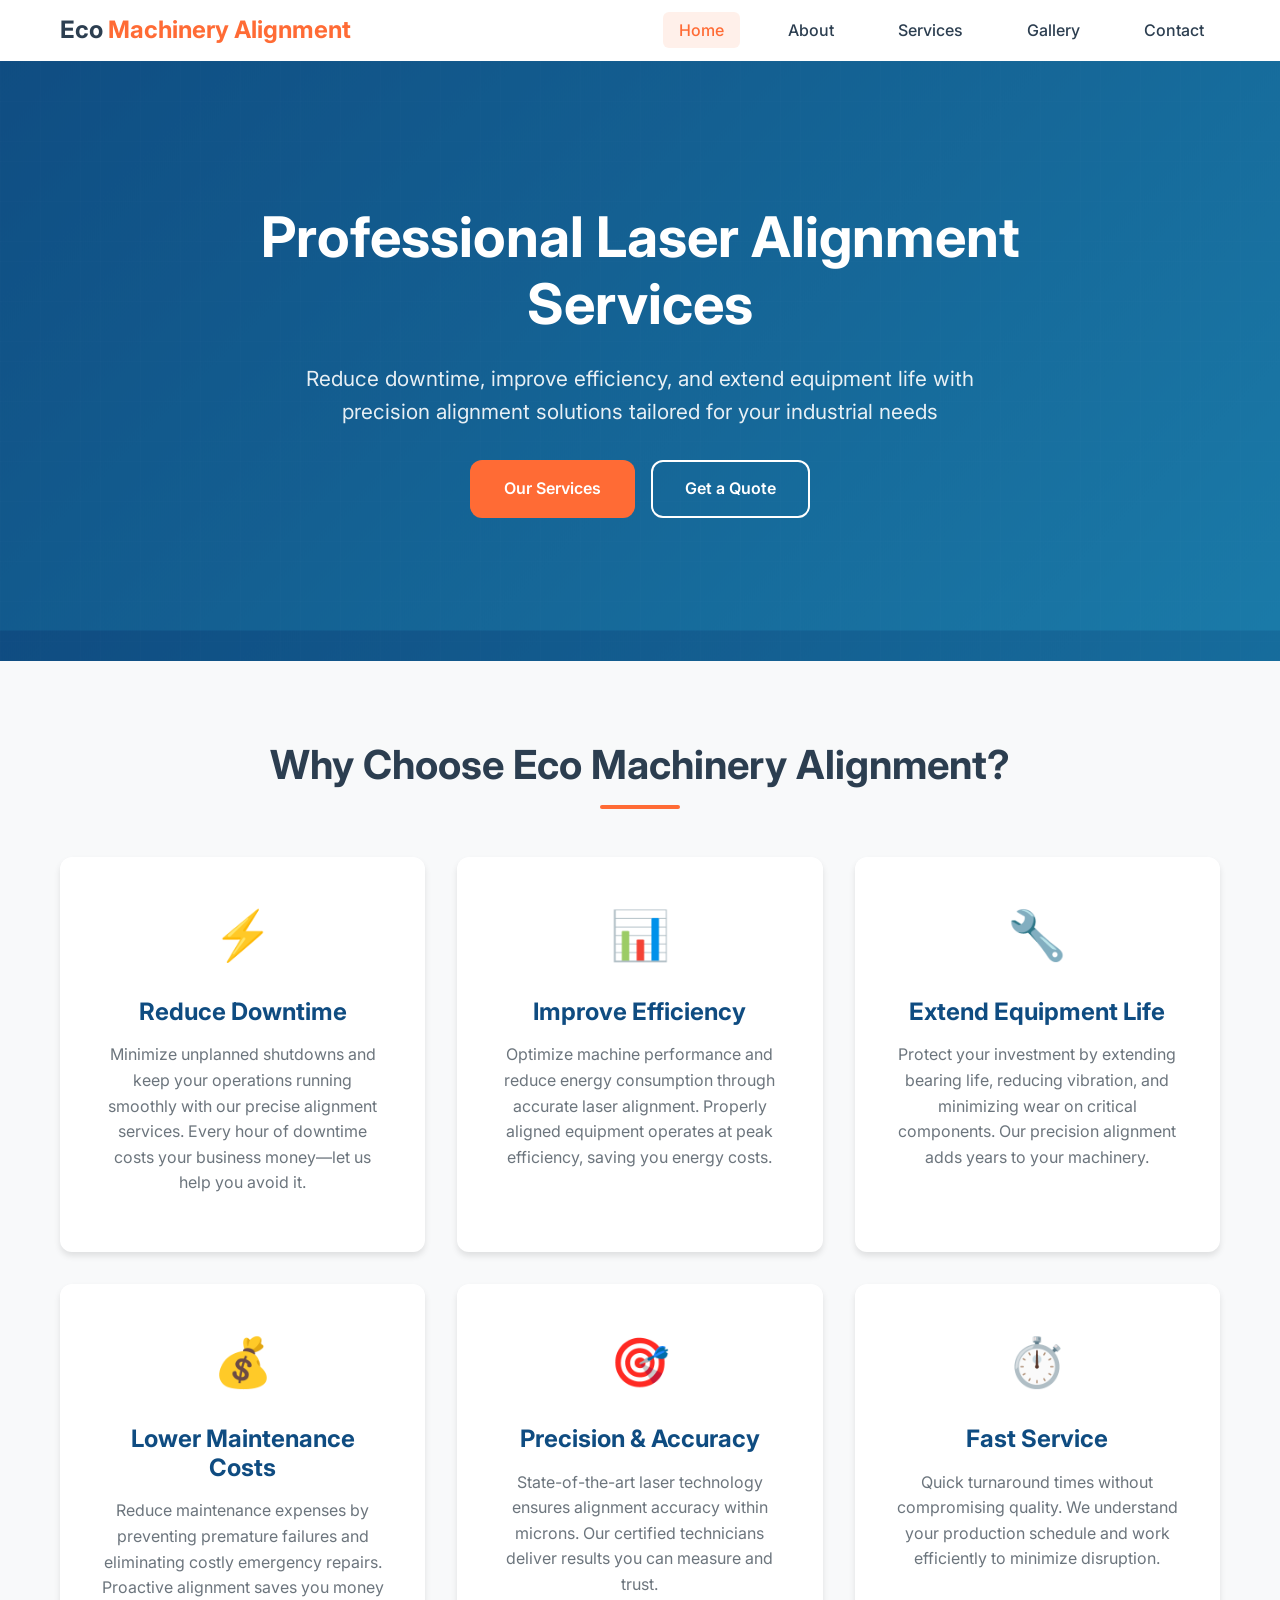
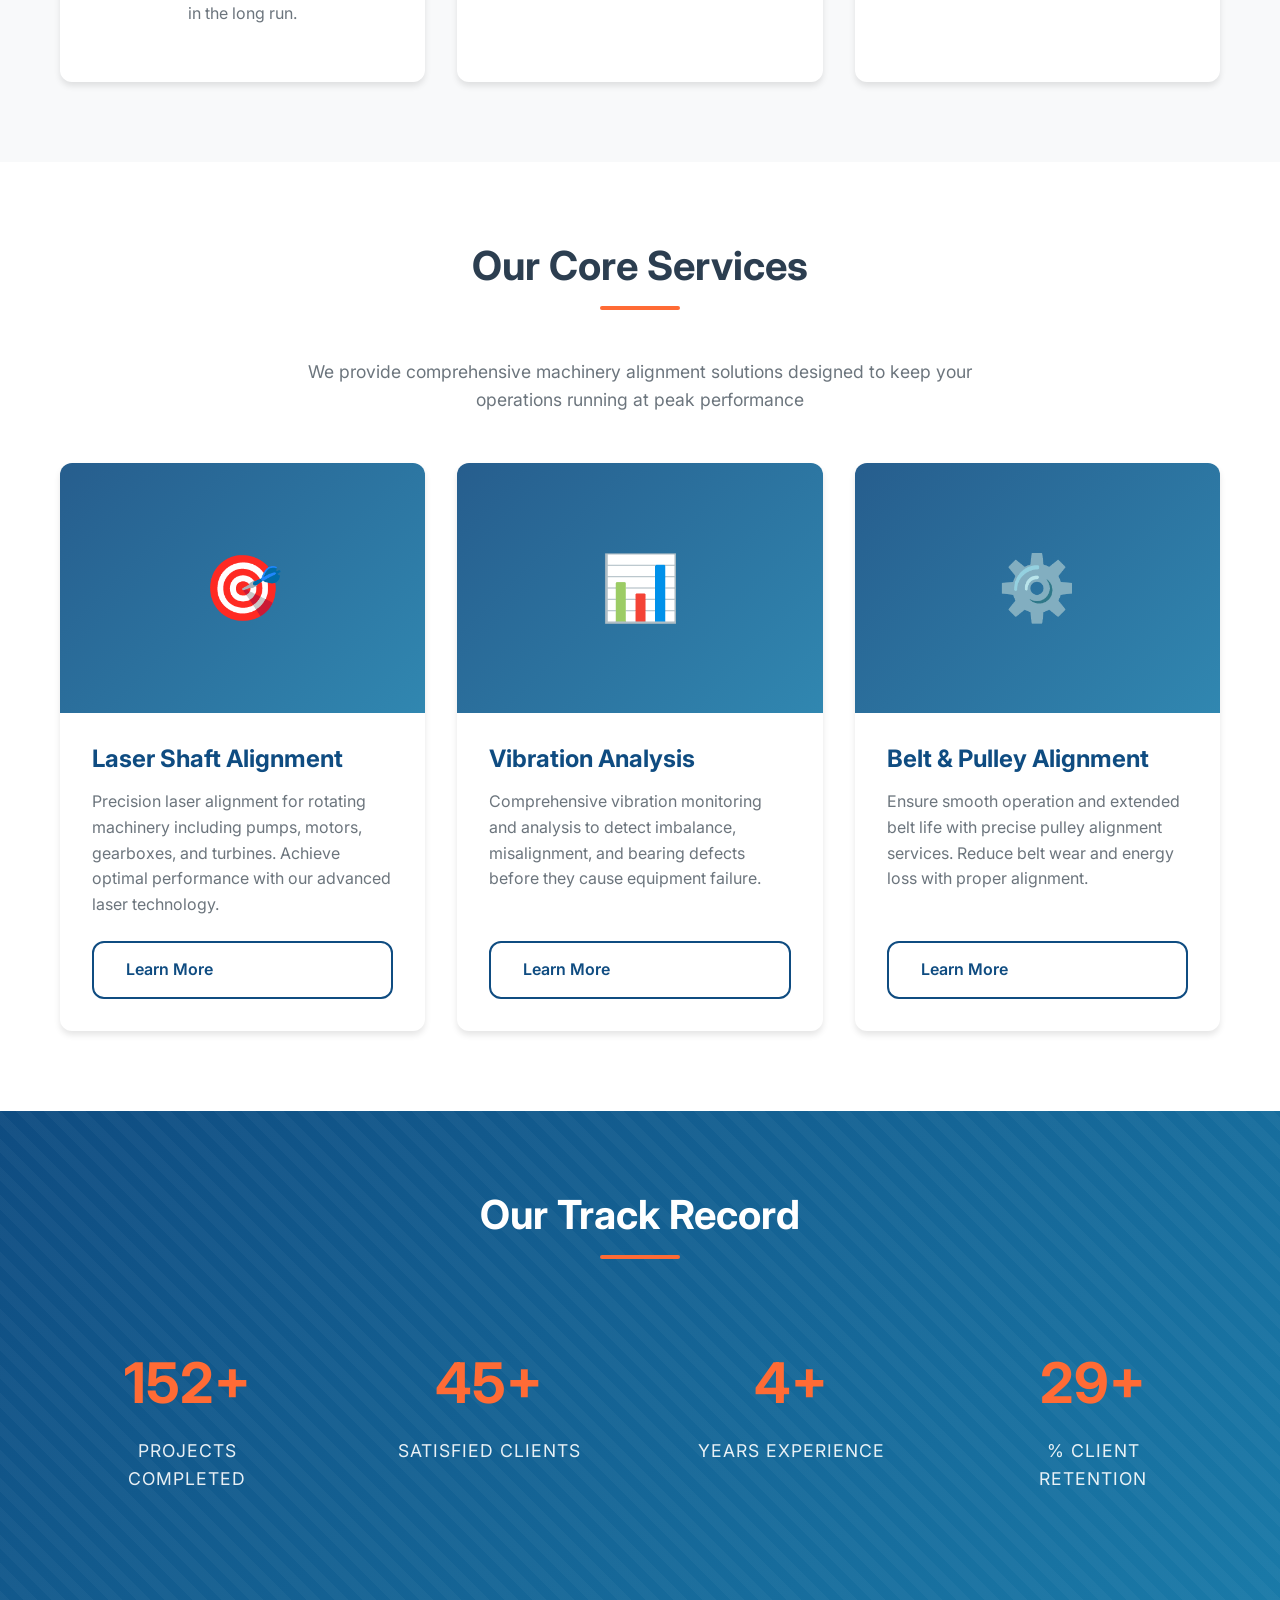
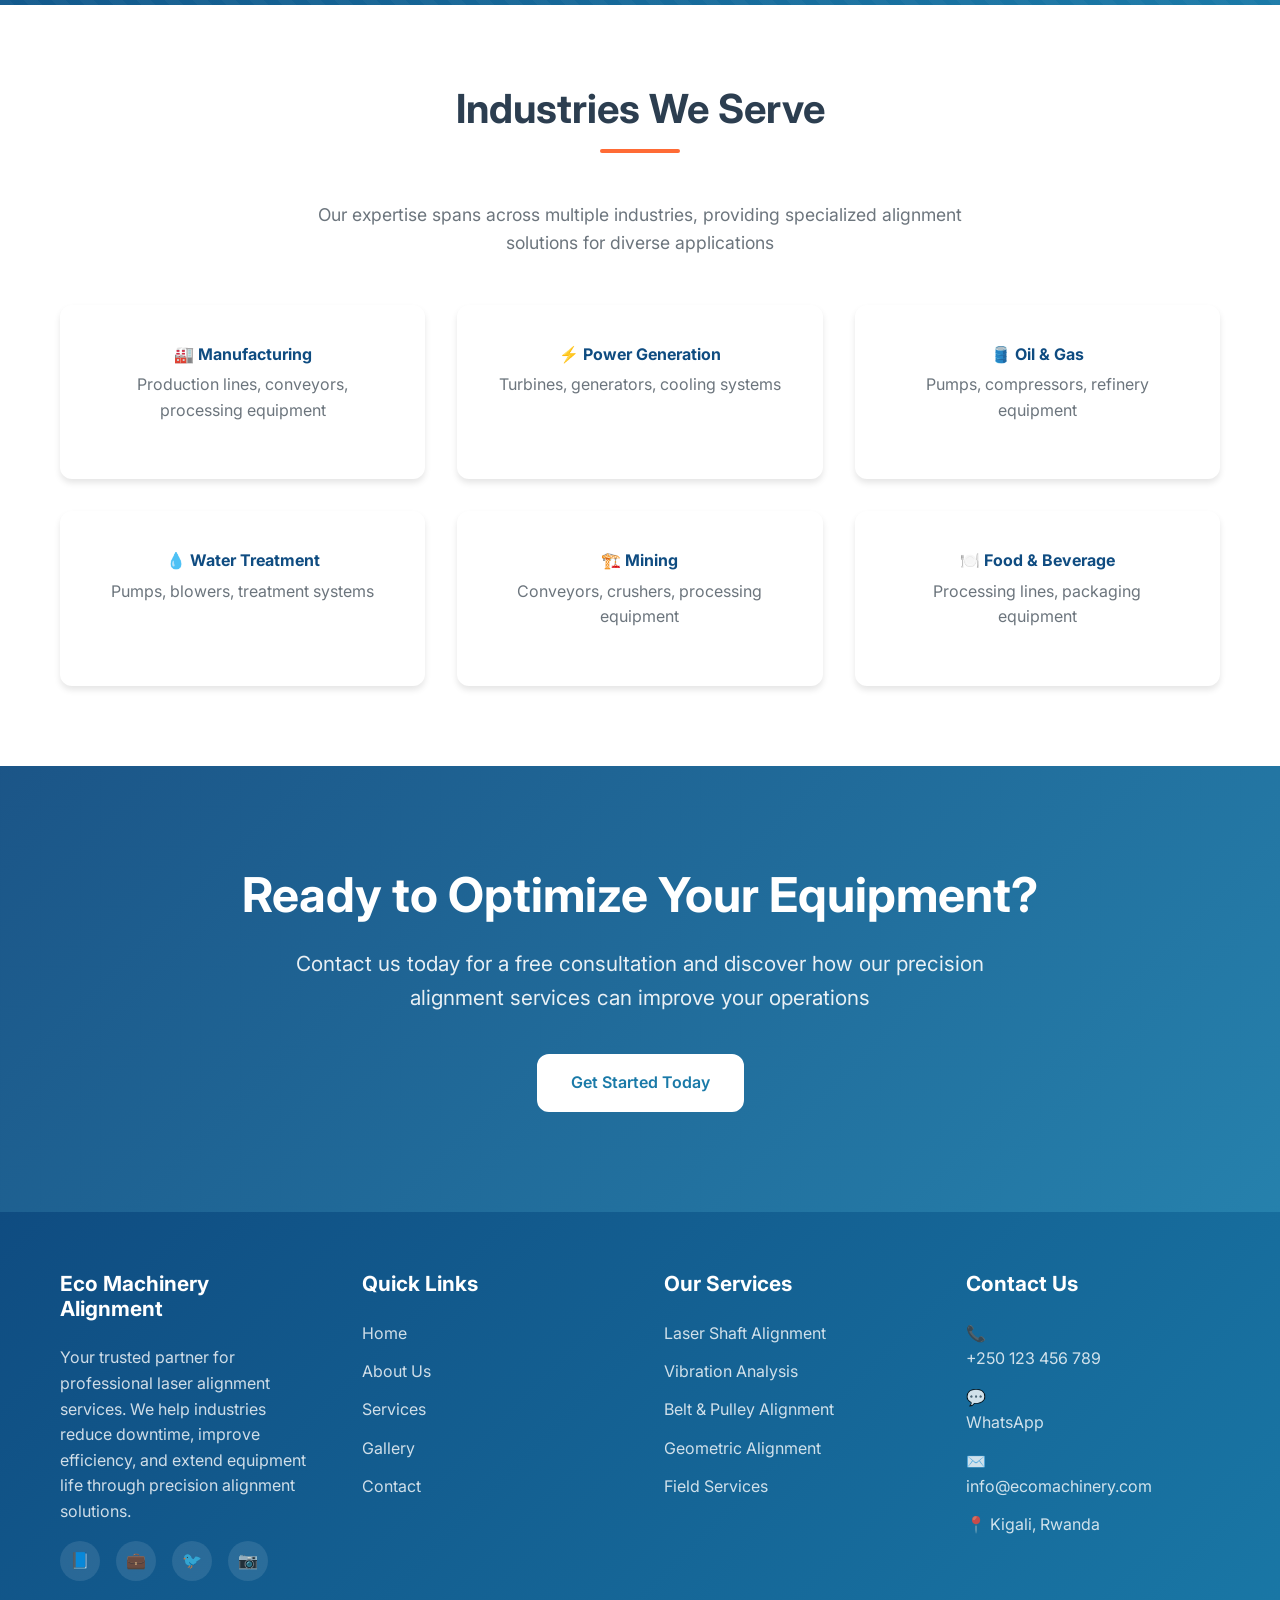
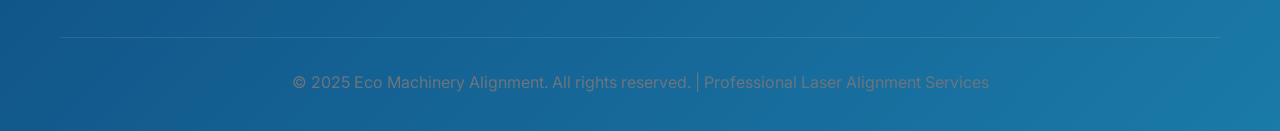
==== index.html @ cac4f7f2 "Made the first web implementation" ====
<!DOCTYPE html>
<html lang="en">
<head>
    <meta charset="UTF-8">
    <meta name="viewport" content="width=device-width, initial-scale=1.0">
    <meta name="description" content="Professional laser alignment services to reduce downtime, improve efficiency, and extend equipment life. Expert machinery alignment solutions for industries.">
    <meta name="keywords" content="laser alignment, machinery alignment, shaft alignment, equipment maintenance, vibration analysis">
    <title>Eco Machinery Alignment - Professional Laser Alignment Services</title>
    <link rel="stylesheet" href="css/styles.css">
    <link href="https://fonts.googleapis.com/css2?family=Inter:wght@300;400;600;700&display=swap" rel="stylesheet">
</head>
<body>
    <!-- Navigation -->
    <nav class="navbar">
        <div class="container">
            <div class="nav-brand">
                <h1>Eco <span>Machinery Alignment</span></h1>
            </div>
            <ul class="nav-menu">
                <li><a href="index.html" class="active">Home</a></li>
                <li><a href="about.html">About</a></li>
                <li><a href="services.html">Services</a></li>
                <li><a href="gallery.html">Gallery</a></li>
                <li><a href="contact.html">Contact</a></li>
            </ul>
            <div class="nav-toggle" id="navToggle">
                <span></span>
                <span></span>
                <span></span>
            </div>
        </div>
    </nav>

    <!-- Hero Section -->
    <section class="hero">
        <div class="hero-overlay"></div>
        <div class="container hero-content">
            <h1 class="hero-title">Professional Laser Alignment Services</h1>
            <p class="hero-subtitle">Reduce downtime, improve efficiency, and extend equipment life with precision alignment solutions tailored for your industrial needs</p>
            <div class="hero-buttons">
                <a href="services.html" class="btn btn-primary">Our Services</a>
                <a href="contact.html" class="btn btn-secondary">Get a Quote</a>
            </div>
        </div>
    </section>

    <!-- Benefits Section -->
    <section class="benefits">
        <div class="container">
            <h2 class="section-title">Why Choose Eco Machinery Alignment?</h2>
            <div class="benefits-grid">
                <div class="benefit-card fade-in-up stagger-1">
                    <div class="benefit-icon">⚡</div>
                    <h3>Reduce Downtime</h3>
                    <p>Minimize unplanned shutdowns and keep your operations running smoothly with our precise alignment services. Every hour of downtime costs your business money—let us help you avoid it.</p>
                </div>
                <div class="benefit-card fade-in-up stagger-2">
                    <div class="benefit-icon">📊</div>
                    <h3>Improve Efficiency</h3>
                    <p>Optimize machine performance and reduce energy consumption through accurate laser alignment. Properly aligned equipment operates at peak efficiency, saving you energy costs.</p>
                </div>
                <div class="benefit-card fade-in-up stagger-3">
                    <div class="benefit-icon">🔧</div>
                    <h3>Extend Equipment Life</h3>
                    <p>Protect your investment by extending bearing life, reducing vibration, and minimizing wear on critical components. Our precision alignment adds years to your machinery.</p>
                </div>
                <div class="benefit-card fade-in-up stagger-4">
                    <div class="benefit-icon">💰</div>
                    <h3>Lower Maintenance Costs</h3>
                    <p>Reduce maintenance expenses by preventing premature failures and eliminating costly emergency repairs. Proactive alignment saves you money in the long run.</p>
                </div>
                <div class="benefit-card fade-in-up stagger-5">
                    <div class="benefit-icon">🎯</div>
                    <h3>Precision & Accuracy</h3>
                    <p>State-of-the-art laser technology ensures alignment accuracy within microns. Our certified technicians deliver results you can measure and trust.</p>
                </div>
                <div class="benefit-card fade-in-up stagger-6">
                    <div class="benefit-icon">⏱️</div>
                    <h3>Fast Service</h3>
                    <p>Quick turnaround times without compromising quality. We understand your production schedule and work efficiently to minimize disruption.</p>
                </div>
            </div>
        </div>
    </section>

    <!-- Services Preview -->
    <section class="services-preview">
        <div class="container">
            <h2 class="section-title">Our Core Services</h2>
            <p class="text-center" style="max-width: 700px; margin: 0 auto var(--spacing-lg); color: var(--text-light); font-size: 1.1rem;">
                We provide comprehensive machinery alignment solutions designed to keep your operations running at peak performance
            </p>
            <div class="services-grid">
                <div class="service-card fade-in-up stagger-1">
                    <div class="service-image">
                        <div class="service-placeholder">🎯</div>
                    </div>
                    <div class="service-content">
                        <h3>Laser Shaft Alignment</h3>
                        <p>Precision laser alignment for rotating machinery including pumps, motors, gearboxes, and turbines. Achieve optimal performance with our advanced laser technology.</p>
                        <a href="services.html#laser-alignment" class="btn btn-outline">Learn More</a>
                    </div>
                </div>
                <div class="service-card fade-in-up stagger-2">
                    <div class="service-image">
                        <div class="service-placeholder">📊</div>
                    </div>
                    <div class="service-content">
                        <h3>Vibration Analysis</h3>
                        <p>Comprehensive vibration monitoring and analysis to detect imbalance, misalignment, and bearing defects before they cause equipment failure.</p>
                        <a href="services.html#vibration-analysis" class="btn btn-outline">Learn More</a>
                    </div>
                </div>
                <div class="service-card fade-in-up stagger-3">
                    <div class="service-image">
                        <div class="service-placeholder">⚙️</div>
                    </div>
                    <div class="service-content">
                        <h3>Belt & Pulley Alignment</h3>
                        <p>Ensure smooth operation and extended belt life with precise pulley alignment services. Reduce belt wear and energy loss with proper alignment.</p>
                        <a href="services.html#belt-alignment" class="btn btn-outline">Learn More</a>
                    </div>
                </div>
            </div>
        </div>
    </section>

    <!-- Stats Section -->
    <section class="stats-section">
        <div class="container">
            <h2 class="section-title" style="color: white;">Our Track Record</h2>
            <div class="stats-grid">
                <div class="stat-item fade-in">
                    <span class="stat-number" data-target="500">0+</span>
                    <span class="stat-label">Projects Completed</span>
                </div>
                <div class="stat-item fade-in">
                    <span class="stat-number" data-target="150">0+</span>
                    <span class="stat-label">Satisfied Clients</span>
                </div>
                <div class="stat-item fade-in">
                    <span class="stat-number" data-target="15">0+</span>
                    <span class="stat-label">Years Experience</span>
                </div>
                <div class="stat-item fade-in">
                    <span class="stat-number" data-target="98">0+</span>
                    <span class="stat-label">% Client Retention</span>
                </div>
            </div>
        </div>
    </section>

    <!-- Industries We Serve -->
    <section class="section">
        <div class="container">
            <h2 class="section-title">Industries We Serve</h2>
            <p class="text-center" style="max-width: 700px; margin: 0 auto var(--spacing-lg); color: var(--text-light); font-size: 1.1rem;">
                Our expertise spans across multiple industries, providing specialized alignment solutions for diverse applications
            </p>
            <div class="benefits-grid">
                <div class="benefit-card fade-in-up">
                    <h4 style="color: var(--primary-color); margin-bottom: var(--spacing-sm);">🏭 Manufacturing</h4>
                    <p>Production lines, conveyors, processing equipment</p>
                </div>
                <div class="benefit-card fade-in-up">
                    <h4 style="color: var(--primary-color); margin-bottom: var(--spacing-sm);">⚡ Power Generation</h4>
                    <p>Turbines, generators, cooling systems</p>
                </div>
                <div class="benefit-card fade-in-up">
                    <h4 style="color: var(--primary-color); margin-bottom: var(--spacing-sm);">🛢️ Oil & Gas</h4>
                    <p>Pumps, compressors, refinery equipment</p>
                </div>
                <div class="benefit-card fade-in-up">
                    <h4 style="color: var(--primary-color); margin-bottom: var(--spacing-sm);">💧 Water Treatment</h4>
                    <p>Pumps, blowers, treatment systems</p>
                </div>
                <div class="benefit-card fade-in-up">
                    <h4 style="color: var(--primary-color); margin-bottom: var(--spacing-sm);">🏗️ Mining</h4>
                    <p>Conveyors, crushers, processing equipment</p>
                </div>
                <div class="benefit-card fade-in-up">
                    <h4 style="color: var(--primary-color); margin-bottom: var(--spacing-sm);">🍽️ Food & Beverage</h4>
                    <p>Processing lines, packaging equipment</p>
                </div>
            </div>
        </div>
    </section>

    <!-- CTA Section -->
    <section class="cta-section">
        <div class="container">
            <h2 class="fade-in-up">Ready to Optimize Your Equipment?</h2>
            <p class="fade-in-up">Contact us today for a free consultation and discover how our precision alignment services can improve your operations</p>
            <div class="fade-in-up">
                <a href="contact.html" class="btn btn-secondary" style="background: white; color: var(--accent-color); border-color: white;">Get Started Today</a>
            </div>
        </div>
    </section>

    <!-- Footer -->
    <footer class="footer">
        <div class="container">
            <div class="footer-content">
                <div class="footer-section">
                    <h3>Eco Machinery Alignment</h3>
                    <p>Your trusted partner for professional laser alignment services. We help industries reduce downtime, improve efficiency, and extend equipment life through precision alignment solutions.</p>
                    <div class="social-links">
                        <a href="#" title="Facebook">📘</a>
                        <a href="#" title="LinkedIn">💼</a>
                        <a href="#" title="Twitter">🐦</a>
                        <a href="#" title="Instagram">📷</a>
                    </div>
                </div>
                <div class="footer-section">
                    <h3>Quick Links</h3>
                    <ul class="footer-links">
                        <li><a href="index.html">Home</a></li>
                        <li><a href="about.html">About Us</a></li>
                        <li><a href="services.html">Services</a></li>
                        <li><a href="gallery.html">Gallery</a></li>
                        <li><a href="contact.html">Contact</a></li>
                    </ul>
                </div>
                <div class="footer-section">
                    <h3>Our Services</h3>
                    <ul class="footer-links">
                        <li><a href="services.html#laser-alignment">Laser Shaft Alignment</a></li>
                        <li><a href="services.html#vibration-analysis">Vibration Analysis</a></li>
                        <li><a href="services.html#belt-alignment">Belt & Pulley Alignment</a></li>
                        <li><a href="services.html#geometric-alignment">Geometric Alignment</a></li>
                        <li><a href="services.html#field-services">Field Services</a></li>
                    </ul>
                </div>
                <div class="footer-section">
                    <h3>Contact Us</h3>
                    <ul class="contact-info">
                        <li>📞 <a href="tel:+250123456789">+250 123 456 789</a></li>
                        <li>💬 <a href="https://wa.me/250123456789">WhatsApp</a></li>
                        <li>✉️ <a href="mailto:info@ecomachinery.com">info@ecomachinery.com</a></li>
                        <li>📍 Kigali, Rwanda</li>
                    </ul>
                </div>
            </div>
            <div class="footer-bottom">
                <p>&copy; 2025 Eco Machinery Alignment. All rights reserved. | Professional Laser Alignment Services</p>
            </div>
        </div>
    </footer>

    <!-- Back to Top Button -->
    <div class="back-to-top">↑</div>

    <!-- Page Watermarks -->
    <div class="page-watermark">PROTOTYPE</div>
    <div class="page-watermark">PROTOTYPE</div>
    <div class="page-watermark">PROTOTYPE</div>
    <div class="page-watermark">PROTOTYPE</div>
    <div class="page-watermark">PROTOTYPE</div>

    <!-- JavaScript -->
    <script src="js/script.js"></script>
</body>
</html>
---- css/styles.css ----
/* ============================================
   Eco Machinery Alignment - Main Stylesheet
   ============================================ */

/* CSS Variables for Easy Customization */
:root {
    --primary-color: #0f4c81;
    --secondary-color: #ff6b35;
    --accent-color: #1a7aa8;
    --text-dark: #2c3e50;
    --text-light: #6c757d;
    --bg-light: #f8f9fa;
    --light-bg: #f8f9fa;
    --white: #ffffff;
    --shadow: 0 4px 6px rgba(0, 0, 0, 0.1);
    --shadow-lg: 0 10px 30px rgba(0, 0, 0, 0.15);
    --transition: all 0.3s ease;
    --border-radius: 12px;
    --spacing-sm: 0.5rem;
    --spacing-md: 1rem;
    --spacing-lg: 2rem;
    --spacing-xl: 3rem;
}

/* Reset & Base Styles */
* {
    margin: 0;
    padding: 0;
    box-sizing: border-box;
}

html {
    scroll-behavior: smooth;
}

body {
    font-family: 'Inter', 'Segoe UI', Tahoma, Geneva, Verdana, sans-serif;
    line-height: 1.6;
    color: var(--text-dark);
    overflow-x: hidden;
}

/* Typography */
h1,
h2,
h3,
h4,
h5,
h6 {
    font-weight: 700;
    line-height: 1.2;
    margin-bottom: 1rem;
}

h1 {
    font-size: 2.5rem;
}

h2 {
    font-size: 2rem;
}

h3 {
    font-size: 1.5rem;
}

p {
    margin-bottom: 1rem;
    color: var(--text-light);
}

a {
    text-decoration: none;
    color: inherit;
    transition: var(--transition);
}

img {
    max-width: 100%;
    height: auto;
    display: block;
}

/* Container */
.container {
    max-width: 1200px;
    margin: 0 auto;
    padding: 0 20px;
}

/* Utility Classes */
.text-center {
    text-align: center;
}

.section {
    padding: 80px 0;
}

/* Navigation Bar */
.navbar {
    background: var(--white);
    box-shadow: var(--shadow);
    position: sticky;
    top: 0;
    z-index: 1000;
    transition: var(--transition);
}

.navbar .container {
    display: flex;
    justify-content: space-between;
    align-items: center;
    padding: 1rem 20px;
}

.nav-brand h1 {
    font-size: 1.5rem;
    margin: 0;
    color: var(--text-dark);
}

.nav-brand span {
    color: var(--secondary-color);
}

.nav-menu {
    display: flex;
    list-style: none;
    gap: 2rem;
    margin: 0;
}

.nav-menu a {
    color: var(--text-dark);
    font-weight: 500;
    padding: 0.5rem 1rem;
    border-radius: 6px;
    transition: var(--transition);
}

.nav-menu a:hover,
.nav-menu a.active {
    color: var(--secondary-color);
    background: rgba(255, 107, 53, 0.1);
}

.nav-toggle {
    display: none;
    flex-direction: column;
    gap: 4px;
    cursor: pointer;
}

.nav-toggle span {
    width: 25px;
    height: 3px;
    background: var(--text-dark);
    transition: var(--transition);
}

/* Hero Section */
.hero {
    position: relative;
    min-height: 600px;
    display: flex;
    align-items: center;
    justify-content: center;
    background: linear-gradient(135deg, #0f4c81 0%, #1a7aa8 100%);
    color: var(--white);
    text-align: center;
    padding: 100px 20px;
    overflow: hidden;
}

.hero::before {
    content: '';
    position: absolute;
    top: 0;
    left: 0;
    right: 0;
    bottom: 0;
    background: url('data:image/svg+xml,<svg width="100" height="100" xmlns="http://www.w3.org/2000/svg"><defs><pattern id="grid" width="40" height="40" patternUnits="userSpaceOnUse"><path d="M 40 0 L 0 0 0 40" fill="none" stroke="rgba(255,255,255,0.05)" stroke-width="1"/></pattern></defs><rect width="100%" height="100%" fill="url(%23grid)"/></svg>');
    opacity: 0.3;
}

.hero-content {
    position: relative;
    z-index: 1;
    max-width: 800px;
}

.hero-title {
    font-size: 3.5rem;
    margin-bottom: 1.5rem;
    animation: fadeInUp 1s ease;
}

.hero-subtitle {
    font-size: 1.3rem;
    margin-bottom: 2rem;
    color: rgba(255, 255, 255, 0.9);
    animation: fadeInUp 1s ease 0.2s backwards;
}

.hero-buttons {
    display: flex;
    gap: 1rem;
    justify-content: center;
    flex-wrap: wrap;
    animation: fadeInUp 1s ease 0.4s backwards;
}

/* Buttons */
.btn {
    display: inline-block;
    padding: 14px 32px;
    border-radius: var(--border-radius);
    font-weight: 600;
    font-size: 1rem;
    cursor: pointer;
    transition: var(--transition);
    border: 2px solid transparent;
}

.btn-primary {
    background: var(--secondary-color);
    color: var(--white);
}

.btn-primary:hover {
    background: #ff5722;
    transform: translateY(-2px);
    box-shadow: 0 8px 20px rgba(255, 107, 53, 0.3);
}

.btn-secondary {
    background: transparent;
    color: var(--white);
    border-color: var(--white);
}

.btn-secondary:hover {
    background: var(--white);
    color: var(--primary-color);
    transform: translateY(-2px);
}

.btn-outline {
    background: transparent;
    color: var(--primary-color);
    border: 2px solid var(--primary-color);
}

.btn-outline:hover {
    background: var(--primary-color);
    color: var(--white);
}

/* Section Styles */
section {
    padding: 80px 0;
}

.section-title {
    text-align: center;
    font-size: 2.5rem;
    margin-bottom: 3rem;
    color: var(--text-dark);
    position: relative;
}

.section-title::after {
    content: '';
    display: block;
    width: 80px;
    height: 4px;
    background: var(--secondary-color);
    margin: 1rem auto 0;
    border-radius: 2px;
}

/* Benefits Section */
.benefits {
    background: var(--bg-light);
}

.benefits-grid {
    display: grid;
    grid-template-columns: repeat(auto-fit, minmax(300px, 1fr));
    gap: 2rem;
    margin-top: 3rem;
}

.benefit-card {
    background: var(--white);
    padding: 2.5rem;
    border-radius: var(--border-radius);
    box-shadow: var(--shadow);
    text-align: center;
    transition: var(--transition);
    opacity: 0;
    transform: translateY(30px);
}

.benefit-card.animate {
    animation: slideInUp 0.6s ease forwards;
}

.benefit-card:hover {
    transform: translateY(-10px);
    box-shadow: var(--shadow-lg);
}

.benefit-icon {
    font-size: 3rem;
    margin-bottom: 1.5rem;
    display: inline-block;
}

.benefit-card h3 {
    color: var(--primary-color);
    margin-bottom: 1rem;
}

/* Services Section */
.services-preview {
    padding: 80px 0;
}

.services-grid {
    display: grid;
    grid-template-columns: repeat(auto-fit, minmax(320px, 1fr));
    gap: 2rem;
    margin-top: 3rem;
    align-items: stretch;
    /* EQUAL HEIGHT FIX */
}

.service-card {
    background: var(--white);
    border-radius: var(--border-radius);
    overflow: hidden;
    box-shadow: var(--shadow);
    transition: var(--transition);
    display: flex;
    flex-direction: column;
    height: 100%;
    /* EQUAL HEIGHT FIX */
    opacity: 0;
    transform: translateY(30px);
}

.service-card.animate {
    animation: slideInUp 0.6s ease forwards;
}

.service-card:hover {
    transform: translateY(-10px);
    box-shadow: var(--shadow-lg);
}

.service-image {
    width: 100%;
    height: 250px;
    background: linear-gradient(135deg, rgba(15, 76, 129, 0.9), rgba(26, 122, 168, 0.9)),
        repeating-linear-gradient(45deg, transparent, transparent 10px, rgba(255, 255, 255, 0.05) 10px, rgba(255, 255, 255, 0.05) 20px);
    display: flex;
    align-items: center;
    justify-content: center;
    font-size: 4rem;
    color: var(--white);
}

.service-placeholder {
    font-size: 4rem;
}

.service-content {
    padding: 2rem;
    flex-grow: 1;
    display: flex;
    flex-direction: column;
}

.service-content h3 {
    color: var(--primary-color);
    margin-bottom: 1rem;
}

.service-content p {
    flex-grow: 1;
    margin-bottom: 1.5rem;
}

/* Service Detail Pages */
.service-detail {
    background: var(--white);
    padding: 3rem;
    border-radius: var(--border-radius);
    margin-bottom: 2.5rem;
    box-shadow: var(--shadow);
    opacity: 0;
    transform: translateY(30px);
}

.service-detail.animate {
    animation: slideInUp 0.8s ease forwards;
}

.service-detail h3 {
    color: var(--primary-color);
    font-size: 2rem;
    margin-bottom: 1.5rem;
}

.service-detail h4 {
    color: var(--secondary-color);
    font-size: 1.3rem;
    margin-top: 2rem;
    margin-bottom: 1rem;
}

.service-detail ul {
    list-style: none;
    padding-left: 0;
}

.service-detail li {
    padding: 0.5rem 0;
    padding-left: 2rem;
    position: relative;
    color: var(--text-light);
    line-height: 1.6;
}

.service-detail li::before {
    content: '✓';
    position: absolute;
    left: 0;
    color: var(--secondary-color);
    font-weight: bold;
    font-size: 1.2rem;
}

/* Stats Section */
.stats-section {
    background: linear-gradient(135deg, #0f4c81 0%, #1a7aa8 100%);
    color: var(--white);
    padding: 80px 0;
    position: relative;
    overflow: hidden;
}

.stats-section::before {
    content: '';
    position: absolute;
    top: 0;
    left: 0;
    right: 0;
    bottom: 0;
    background: repeating-linear-gradient(45deg,
            rgba(255, 255, 255, 0.03),
            rgba(255, 255, 255, 0.03) 10px,
            transparent 10px,
            transparent 20px);
}

.stats-grid {
    display: grid;
    grid-template-columns: repeat(auto-fit, minmax(200px, 1fr));
    gap: 3rem;
    margin-top: 3rem;
    position: relative;
    z-index: 1;
}

.stat-item {
    text-align: center;
    padding: 2rem;
    opacity: 0;
    transform: translateY(30px);
}

.stat-item.animate {
    animation: slideInUp 0.8s ease forwards;
}

.stat-number {
    display: block;
    font-size: 3.5rem;
    font-weight: 700;
    color: var(--secondary-color);
    margin-bottom: 0.5rem;
}

.stat-label {
    display: block;
    font-size: 1.1rem;
    color: rgba(255, 255, 255, 0.9);
    text-transform: uppercase;
    letter-spacing: 1px;
}

/* CTA Section */
.cta-section {
    background: linear-gradient(135deg, rgba(15, 76, 129, 0.95), rgba(26, 122, 168, 0.95)),
        url('data:image/svg+xml,<svg width="100" height="100" xmlns="http://www.w3.org/2000/svg"><defs><pattern id="grid2" width="40" height="40" patternUnits="userSpaceOnUse"><path d="M 40 0 L 0 0 0 40" fill="none" stroke="rgba(255,255,255,0.1)" stroke-width="1"/></pattern></defs><rect width="100%" height="100%" fill="url(%23grid2)"/></svg>');
    color: var(--white);
    text-align: center;
    padding: 100px 20px;
}

.cta-section h2 {
    font-size: 3rem;
    margin-bottom: 1.5rem;
    color: var(--white);
}

.cta-section p {
    font-size: 1.3rem;
    max-width: 700px;
    margin: 0 auto 2.5rem;
    color: rgba(255, 255, 255, 0.9);
}

/* Gallery Section */
.gallery {
    background: var(--bg-light);
}

.gallery-grid {
    display: grid;
    grid-template-columns: repeat(auto-fit, minmax(300px, 1fr));
    gap: 1.5rem;
    margin-top: 3rem;
}

.gallery-item {
    position: relative;
    overflow: hidden;
    border-radius: var(--border-radius);
    box-shadow: var(--shadow);
    height: 300px;
    background: linear-gradient(135deg, #0f4c81, #1a7aa8);
    opacity: 0;
    transform: scale(0.9);
    cursor: pointer;
    transition: var(--transition);
}

.gallery-item img {
    width: 100%;
    height: 100%;
    object-fit: cover;
    display: block;
}

/* CSS Watermark Overlay */
.gallery-item::after {
    content: 'Eco Machinery Alignment';
    position: absolute;
    bottom: 80px;
    right: 20px;
    color: rgba(255, 255, 255, 0.7);
    font-size: 0.9rem;
    font-weight: 600;
    text-shadow: 2px 2px 4px rgba(0, 0, 0, 0.8);
    pointer-events: none;
    z-index: 2;
    letter-spacing: 1px;
}

.gallery-item.animate {
    animation: zoomIn 0.6s ease forwards;
}

.gallery-item::before {
    content: '';
    position: absolute;
    top: 0;
    left: 0;
    right: 0;
    bottom: 0;
    background: repeating-linear-gradient(45deg,
            rgba(255, 255, 255, 0.03),
            rgba(255, 255, 255, 0.03) 10px,
            transparent 10px,
            transparent 20px);
}

.gallery-item:hover {
    transform: scale(1.05);
}

.gallery-placeholder {
    width: 100%;
    height: 100%;
    display: flex;
    align-items: center;
    justify-content: center;
    color: var(--white);
    font-size: 3rem;
}

.gallery-caption {
    position: absolute;
    bottom: 0;
    left: 0;
    right: 0;
    background: linear-gradient(transparent, rgba(0, 0, 0, 0.8));
    color: var(--white);
    padding: 2rem 1.5rem 1.5rem;
    transform: translateY(100%);
    transition: var(--transition);
}

.gallery-item:hover .gallery-caption {
    transform: translateY(0);
}

.gallery-caption h3 {
    font-size: 1.3rem;
    margin-bottom: 0.5rem;
    color: var(--white);
}

.gallery-caption p {
    font-size: 0.9rem;
    margin: 0;
    color: rgba(255, 255, 255, 0.9);
}

/* About Section */
.about-content {
    display: grid;
    grid-template-columns: 1fr 1fr;
    gap: 4rem;
    align-items: center;
    margin-top: 3rem;
}

.about-text {
    opacity: 0;
    transform: translateX(-30px);
}

.about-text.animate {
    animation: slideInLeft 0.8s ease forwards;
}

.about-text h3 {
    color: var(--primary-color);
    margin-top: 2rem;
    margin-bottom: 1rem;
}

.about-text ul {
    list-style: none;
    padding: 0;
}

.about-text li {
    padding: 0.5rem 0;
    padding-left: 2rem;
    position: relative;
    color: var(--text-light);
}

.about-text li::before {
    content: '✓';
    position: absolute;
    left: 0;
    color: var(--secondary-color);
    font-weight: bold;
}

.about-image {
    height: 400px;
    background: linear-gradient(135deg, rgba(15, 76, 129, 0.9), rgba(26, 122, 168, 0.9)),
        repeating-linear-gradient(45deg, transparent, transparent 10px, rgba(255, 255, 255, 0.05) 10px, rgba(255, 255, 255, 0.05) 20px);
    border-radius: var(--border-radius);
    display: flex;
    align-items: center;
    justify-content: center;
    font-size: 5rem;
    color: var(--white);
    box-shadow: var(--shadow-lg);
    opacity: 0;
    transform: translateX(30px);
}

.about-image.animate {
    animation: slideInRight 0.8s ease forwards;
}

/* Values Section */
.values-grid {
    display: grid;
    grid-template-columns: repeat(auto-fit, minmax(280px, 1fr));
    gap: 2rem;
    margin-top: 3rem;
}

.value-card {
    background: var(--white);
    padding: 2.5rem;
    border-radius: var(--border-radius);
    box-shadow: var(--shadow);
    text-align: center;
    transition: var(--transition);
    opacity: 0;
    transform: translateY(30px);
}

.value-card.animate {
    animation: slideInUp 0.6s ease forwards;
}

.value-card:hover {
    transform: translateY(-10px);
    box-shadow: var(--shadow-lg);
}

.value-icon {
    font-size: 3rem;
    margin-bottom: 1.5rem;
    display: inline-block;
}

.value-card h3 {
    color: var(--primary-color);
    margin-bottom: 1rem;
}

/* Contact Section */
.contact-container {
    display: grid;
    grid-template-columns: 1fr 1fr;
    gap: 4rem;
    margin-top: 3rem;
}

.contact-form-wrapper {
    background: var(--white);
    padding: 3rem;
    border-radius: var(--border-radius);
    box-shadow: var(--shadow);
    opacity: 0;
    transform: translateY(30px);
}

.contact-form-wrapper.animate {
    animation: slideInUp 0.8s ease forwards;
}

.form-group {
    margin-bottom: 1.5rem;
}

.form-group label {
    display: block;
    margin-bottom: 0.5rem;
    font-weight: 600;
    color: var(--text-dark);
}

.form-group input,
.form-group textarea,
.form-group select {
    width: 100%;
    padding: 12px 16px;
    border: 2px solid #e0e0e0;
    border-radius: 8px;
    font-family: inherit;
    font-size: 1rem;
    transition: var(--transition);
}

.form-group input:focus,
.form-group textarea:focus,
.form-group select:focus {
    outline: none;
    border-color: var(--primary-color);
    box-shadow: 0 0 0 3px rgba(15, 76, 129, 0.1);
}

.form-group textarea {
    resize: vertical;
    min-height: 120px;
}

/* Contact Info Cards */
.contact-info-wrapper {
    display: flex;
    flex-direction: column;
    gap: 1.5rem;
    opacity: 0;
    transform: translateY(30px);
}

.contact-info-wrapper.animate {
    animation: slideInUp 0.8s ease 0.2s forwards;
}

.contact-card {
    background: var(--white);
    padding: 2rem;
    border-radius: var(--border-radius);
    box-shadow: var(--shadow);
    transition: var(--transition);
}

.contact-card:hover {
    transform: translateX(10px);
    box-shadow: var(--shadow-lg);
}

.contact-card h3 {
    color: var(--primary-color);
    margin-bottom: 1rem;
    font-size: 1.3rem;
}

.contact-card a {
    color: var(--secondary-color);
    font-weight: 600;
}

.contact-card a:hover {
    text-decoration: underline;
}

/* Map Container */
.map-container {
    width: 100%;
    height: 400px;
    background: var(--bg-light);
    border-radius: var(--border-radius);
    display: flex;
    align-items: center;
    justify-content: center;
    font-size: 3rem;
    color: var(--text-light);
    opacity: 0;
    transform: scale(0.95);
}

.map-container.animate {
    animation: zoomIn 0.8s ease forwards;
}

/* Footer */
footer {
    background: linear-gradient(135deg, #0f4c81 0%, #1a7aa8 100%);
    color: var(--white);
    padding: 60px 0 20px;
}

.footer-content {
    display: grid;
    grid-template-columns: repeat(auto-fit, minmax(250px, 1fr));
    gap: 3rem;
    margin-bottom: 3rem;
}

.footer-section h3 {
    margin-bottom: 1.5rem;
    font-size: 1.3rem;
}

.footer-section p,
.footer-section a {
    color: rgba(255, 255, 255, 0.8);
    margin-bottom: 0.5rem;
    display: block;
}

.footer-section a:hover {
    color: var(--secondary-color);
    padding-left: 5px;
}

.footer-section ul {
    list-style: none;
    padding: 0;
}

.footer-section li {
    margin-bottom: 0.8rem;
}

.footer-links {
    list-style: none;
    padding: 0;
}

.footer-links li {
    margin-bottom: 0.8rem;
}

.footer-links a {
    color: rgba(255, 255, 255, 0.8);
    transition: var(--transition);
}

.footer-links a:hover {
    color: var(--secondary-color);
    padding-left: 5px;
}

.contact-info {
    list-style: none;
    padding: 0;
}

.contact-info li {
    margin-bottom: 0.8rem;
    color: rgba(255, 255, 255, 0.8);
}

.contact-info a {
    color: rgba(255, 255, 255, 0.8);
    transition: var(--transition);
}

.contact-info a:hover {
    color: var(--secondary-color);
}

.social-links {
    display: flex;
    gap: 1rem;
    margin-top: 1rem;
}

.social-links a {
    width: 40px;
    height: 40px;
    display: flex;
    align-items: center;
    justify-content: center;
    background: rgba(255, 255, 255, 0.1);
    border-radius: 50%;
    transition: var(--transition);
}

.social-links a:hover {
    background: var(--secondary-color);
    transform: translateY(-3px);
}

.footer-bottom {
    text-align: center;
    padding-top: 2rem;
    border-top: 1px solid rgba(255, 255, 255, 0.1);
    color: rgba(255, 255, 255, 0.8);
}

/* Page Watermark - Multiple Instances */
.page-watermark {
    position: fixed;
    font-size: 5rem;
    font-weight: 900;
    color: rgba(15, 76, 129, 0.06);
    pointer-events: none;
    z-index: 0;
    user-select: none;
    white-space: nowrap;
    letter-spacing: 0.8rem;
    transform: rotate(-45deg);
}

/* Top left watermark */
.page-watermark:nth-of-type(1) {
    top: 10%;
    left: 90%;
}

/* Top right watermark */
.page-watermark:nth-of-type(2) {
    top: 25%;
    right: 10%;
}

/* Center watermark */
.page-watermark:nth-of-type(3) {
    top: 50%;
    left: 50%;
    transform: translate(-50%, -50%) rotate(-45deg);
    font-size: 6rem;
}

/* Bottom left watermark */
.page-watermark:nth-of-type(4) {
    bottom: 20%;
    left: 10%;
}

/* Bottom right watermark */
.page-watermark:nth-of-type(5) {
    bottom: 10%;
    right: 5%;
}

/* Additional watermarks for better coverage */
.page-watermark:nth-of-type(6) {
    top: 35%;
    left: 20%;
}

.page-watermark:nth-of-type(7) {
    top: 65%;
    right: 25%;
}

.page-watermark:nth-of-type(8) {
    top: 80%;
    left: 40%;
}

/* Ensure content is above watermark */
section,
.navbar,
footer {
    position: relative;
    z-index: 1;
}

/* Back to Top Button */
.back-to-top {
    position: fixed;
    bottom: 30px;
    right: 30px;
    width: 50px;
    height: 50px;
    background: var(--secondary-color);
    color: var(--white);
    border-radius: 50%;
    display: flex;
    align-items: center;
    justify-content: center;
    font-size: 1.5rem;
    cursor: pointer;
    opacity: 0;
    visibility: hidden;
    transition: var(--transition);
    z-index: 999;
    box-shadow: var(--shadow-lg);
}

.back-to-top.visible {
    opacity: 1;
    visibility: visible;
}

.back-to-top:hover {
    background: var(--primary-color);
    transform: translateY(-5px);
}

/* Animations */
@keyframes fadeInUp {
    from {
        opacity: 0;
        transform: translateY(30px);
    }

    to {
        opacity: 1;
        transform: translateY(0);
    }
}

@keyframes slideInUp {
    from {
        opacity: 0;
        transform: translateY(30px);
    }

    to {
        opacity: 1;
        transform: translateY(0);
    }
}

@keyframes slideInLeft {
    from {
        opacity: 0;
        transform: translateX(-30px);
    }

    to {
        opacity: 1;
        transform: translateX(0);
    }
}

@keyframes slideInRight {
    from {
        opacity: 0;
        transform: translateX(30px);
    }

    to {
        opacity: 1;
        transform: translateX(0);
    }
}

@keyframes zoomIn {
    from {
        opacity: 0;
        transform: scale(0.9);
    }

    to {
        opacity: 1;
        transform: scale(1);
    }
}

/* Stagger Animation Delays */
.benefit-card:nth-child(1),
.service-card:nth-child(1),
.value-card:nth-child(1) {
    animation-delay: 0.1s;
}

.benefit-card:nth-child(2),
.service-card:nth-child(2),
.value-card:nth-child(2) {
    animation-delay: 0.2s;
}

.benefit-card:nth-child(3),
.service-card:nth-child(3),
.value-card:nth-child(3) {
    animation-delay: 0.3s;
}

.benefit-card:nth-child(4),
.service-card:nth-child(4),
.value-card:nth-child(4) {
    animation-delay: 0.4s;
}

.benefit-card:nth-child(5),
.service-card:nth-child(5),
.value-card:nth-child(5) {
    animation-delay: 0.5s;
}

.benefit-card:nth-child(6),
.service-card:nth-child(6),
.value-card:nth-child(6) {
    animation-delay: 0.6s;
}

.gallery-item:nth-child(1) {
    animation-delay: 0.1s;
}

.gallery-item:nth-child(2) {
    animation-delay: 0.2s;
}

.gallery-item:nth-child(3) {
    animation-delay: 0.3s;
}

.gallery-item:nth-child(4) {
    animation-delay: 0.4s;
}

.gallery-item:nth-child(5) {
    animation-delay: 0.5s;
}

.gallery-item:nth-child(6) {
    animation-delay: 0.6s;
}

/* Responsive Design */
@media (max-width: 768px) {
    .nav-menu {
        position: fixed;
        left: -100%;
        top: 70px;
        flex-direction: column;
        background-color: var(--white);
        width: 100%;
        text-align: center;
        transition: 0.3s;
        box-shadow: var(--shadow-lg);
        padding: 2rem 0;
    }

    .nav-menu.active {
        left: 0;
    }

    .nav-toggle {
        display: flex;
    }

    .hero-title {
        font-size: 2.5rem;
    }

    .hero-subtitle {
        font-size: 1.1rem;
    }

    .contact-container,
    .about-content {
        grid-template-columns: 1fr;
        gap: 2rem;
    }

    .benefits-grid,
    .services-grid,
    .gallery-grid,
    .values-grid,
    .stats-grid {
        grid-template-columns: 1fr;
    }

    .cta-section h2 {
        font-size: 2rem;
    }

    .cta-section p {
        font-size: 1.1rem;
    }

    .footer-content {
        grid-template-columns: 1fr;
        gap: 2rem;
    }
}

@media (max-width: 480px) {
    .hero-title {
        font-size: 2rem;
    }

    .section-title {
        font-size: 1.8rem;
    }

    .btn {
        padding: 12px 24px;
        font-size: 0.9rem;
    }

    .page-watermark {
        font-size: 3rem;
    }
}

/* Page Watermark - Multiple Instances Spread Across Page */
.page-watermark {
    position: fixed;
    font-size: 4rem;
    font-weight: 900;
    color: rgba(15, 76, 129, 0.04);
    pointer-events: none;
    z-index: 0;
    user-select: none;
    white-space: nowrap;
    letter-spacing: 1.5rem;
    transform: rotate(-45deg);
}

/* Top left corner */
.page-watermark:nth-of-type(1) {
    top: 5%;
    left: -5%;
}

/* Top right corner */
.page-watermark:nth-of-type(2) {
    top: 15%;
    right: -5%;
}

/* Center - largest */
.page-watermark:nth-of-type(3) {
    top: 50%;
    left: 50%;
    transform: translate(-50%, -50%) rotate(-45deg);
    font-size: 5rem;
    opacity: 0.8;
}

/* Lower left */
.page-watermark:nth-of-type(4) {
    top: 75%;
    left: -5%;
}

/* Bottom right corner */
.page-watermark:nth-of-type(5) {
    bottom: 5%;
    right: -5%;
}

/* Ensure content is above watermark */
section,
.navbar,
footer {
    position: relative;
    z-index: 1;
}

/* Back to Top Button */
.back-to-top {
    position: fixed;
    bottom: 30px;
    right: 30px;
    width: 50px;
    height: 50px;
    background: var(--secondary-color);
    color: var(--white);
    border-radius: 50%;
    display: flex;
    align-items: center;
    justify-content: center;
    font-size: 1.5rem;
    cursor: pointer;
    opacity: 0;
    visibility: hidden;
    transition: var(--transition);
    z-index: 999;
    box-shadow: var(--shadow-lg);
}

.back-to-top.visible {
    opacity: 1;
    visibility: visible;
}

.back-to-top:hover {
    background: var(--primary-color);
    transform: translateY(-5px);
}
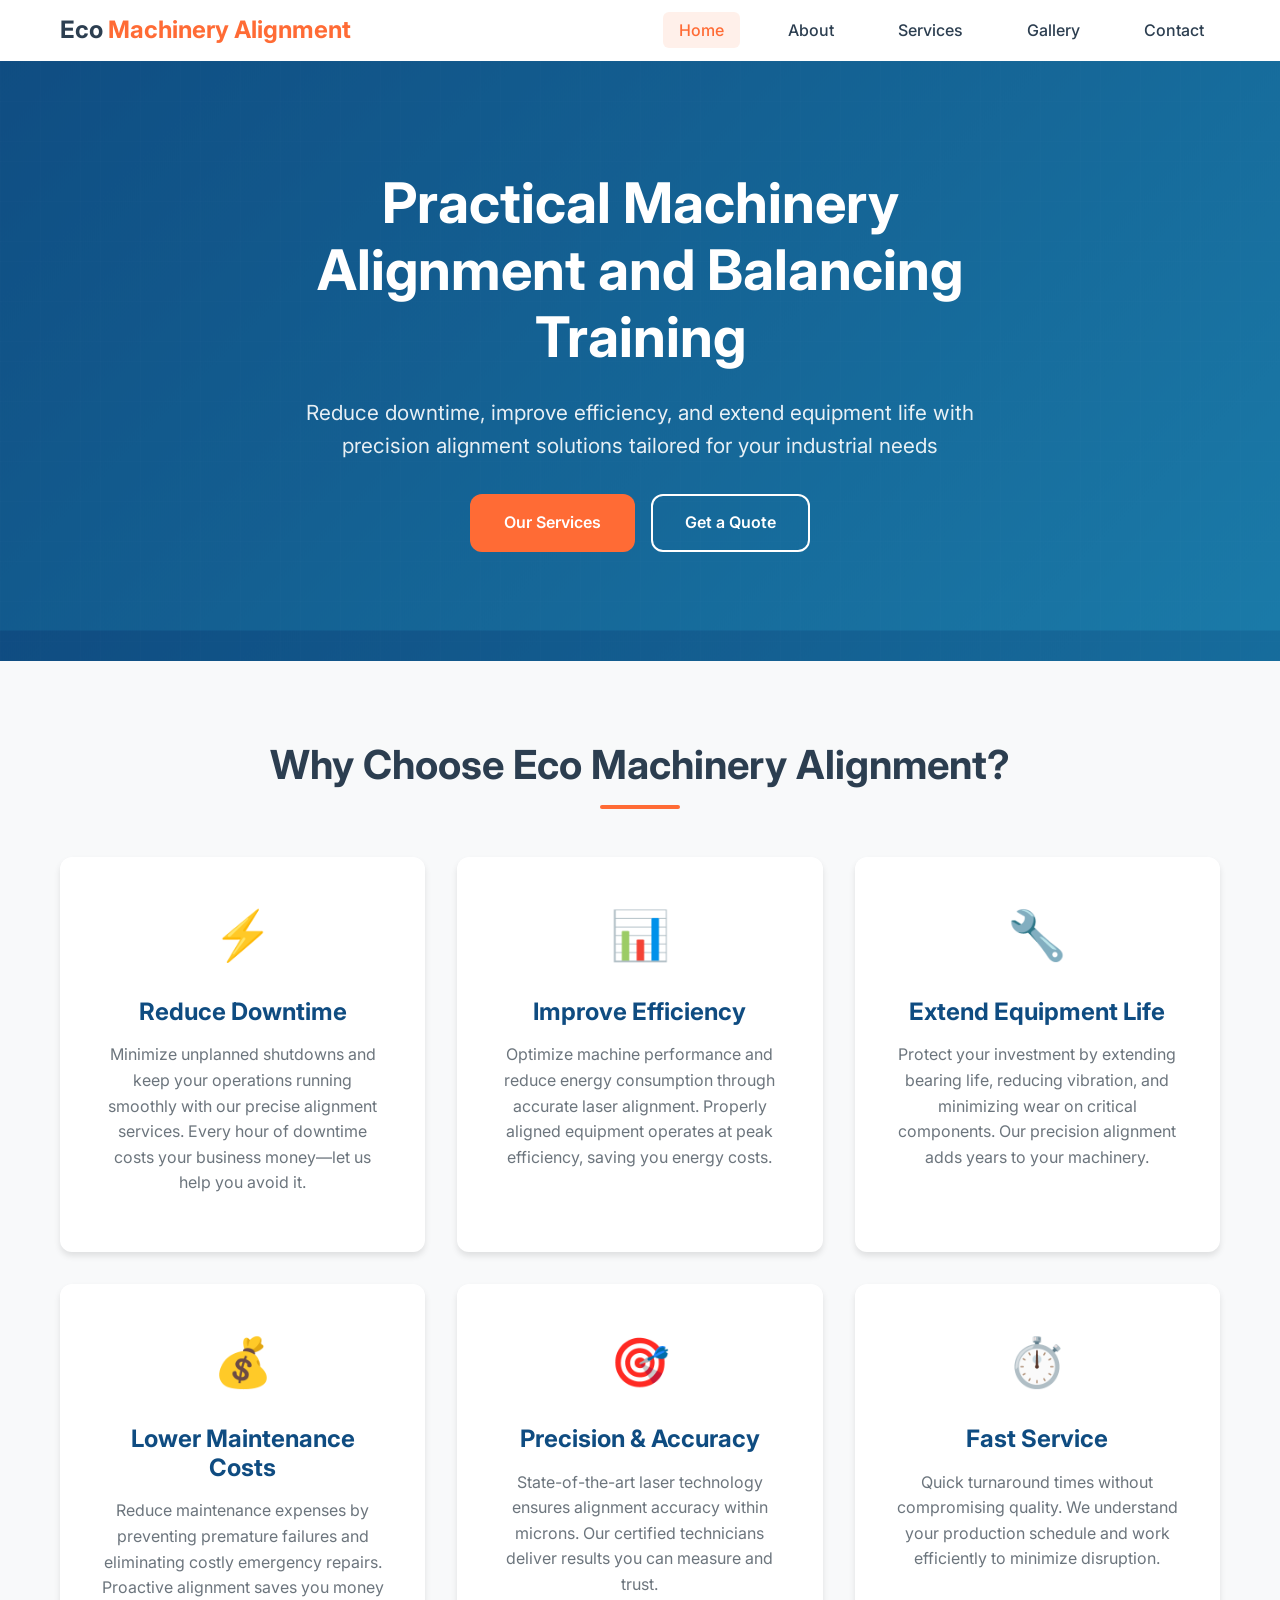
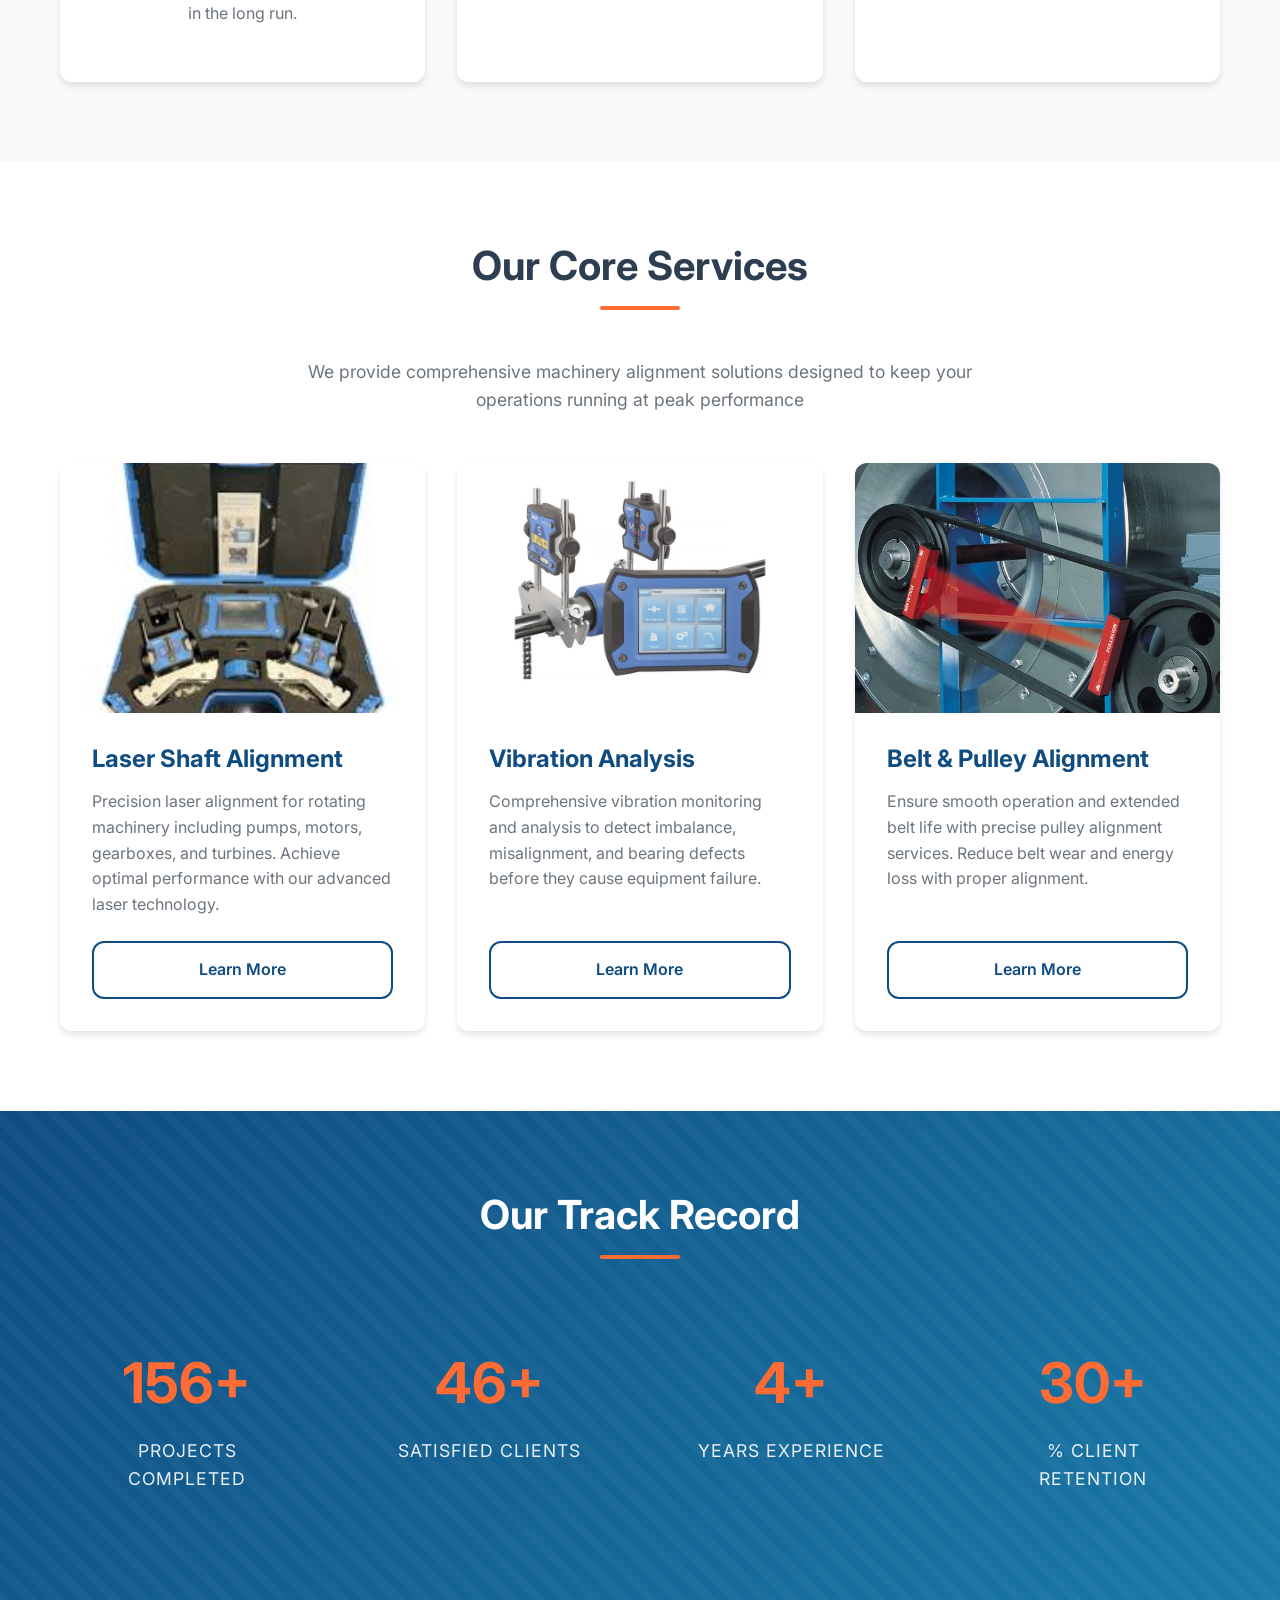
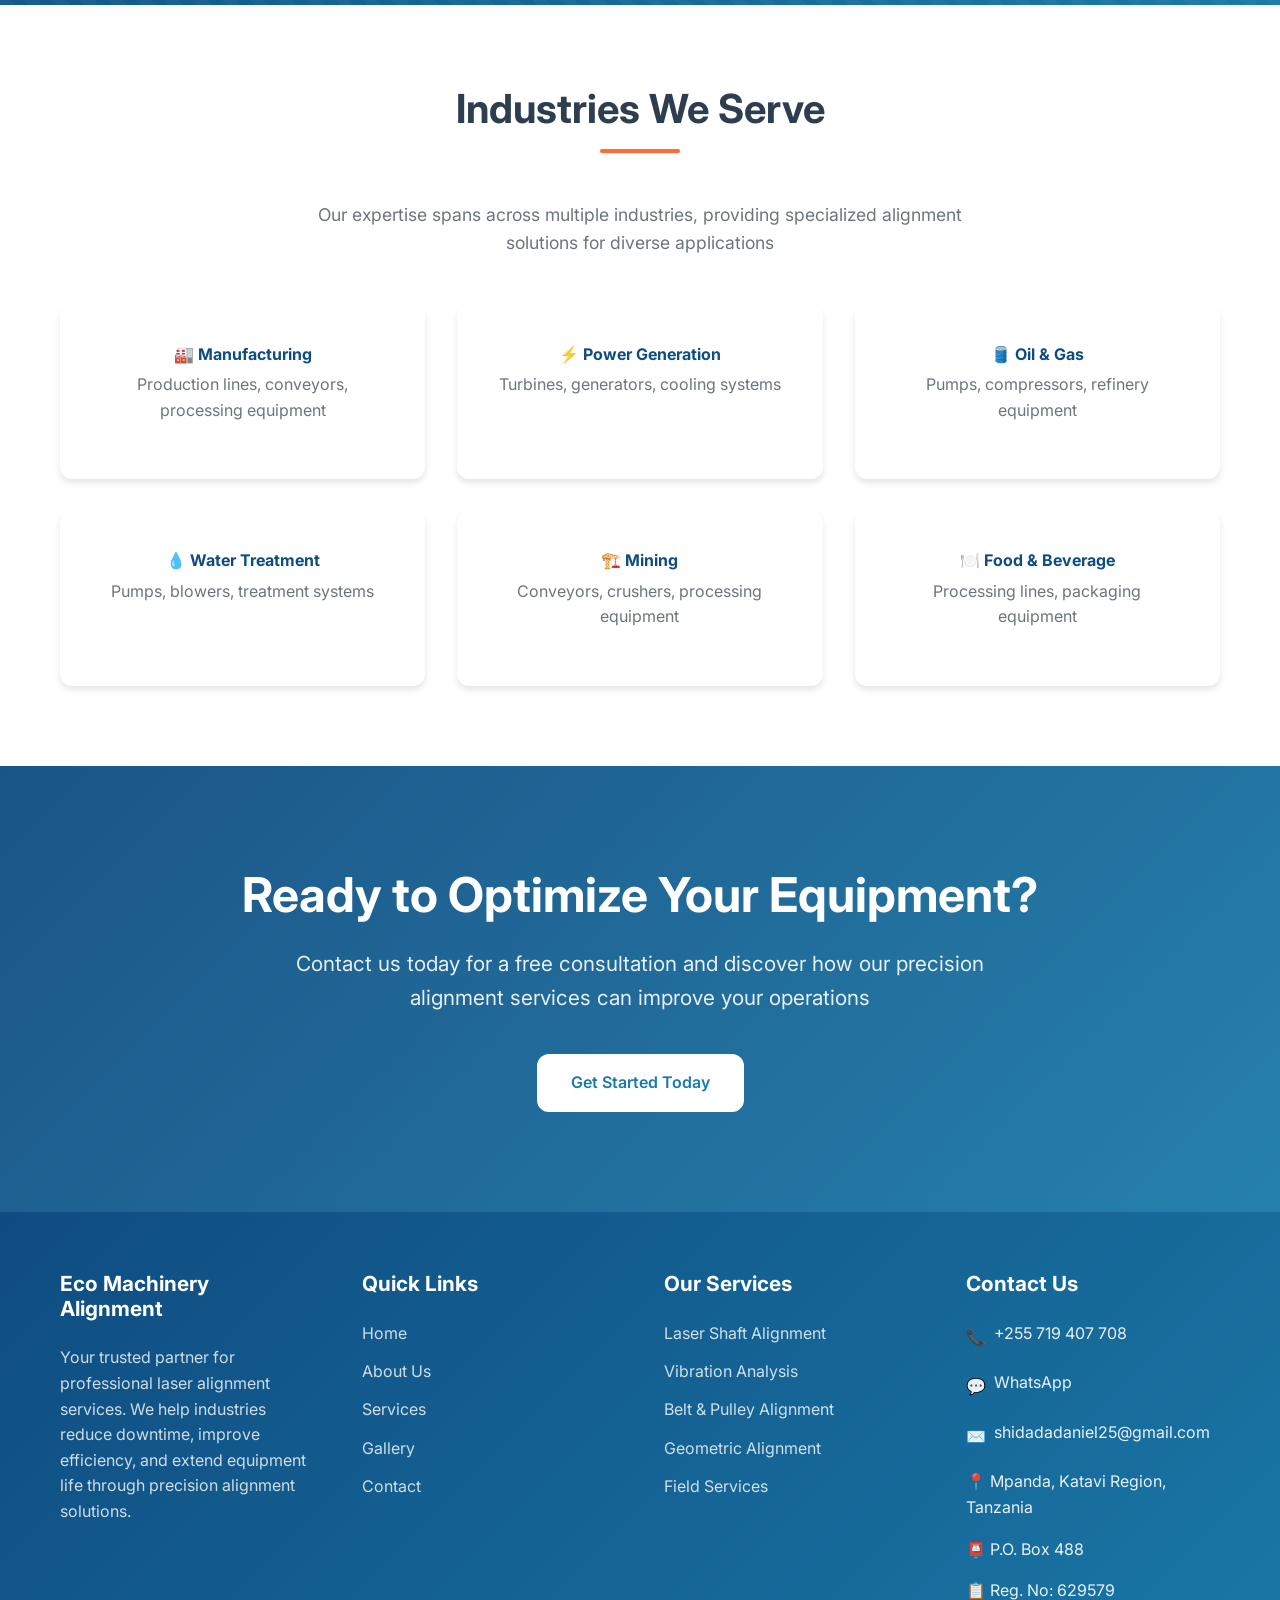
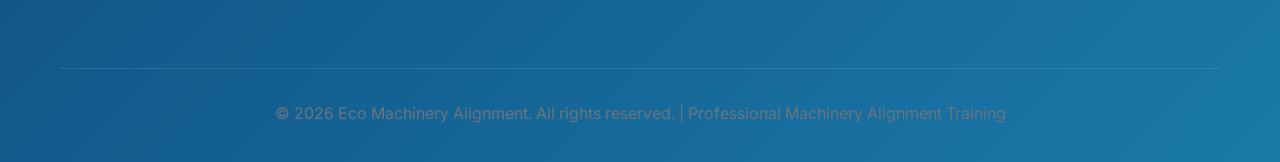
==== commit c61ef9b6: "Added company details on the contact page" ====
--- a/index.html
+++ b/index.html
@@ -35,7 +35,7 @@
     <section class="hero">
         <div class="hero-overlay"></div>
         <div class="container hero-content">
-            <h1 class="hero-title">Professional Laser Alignment Services</h1>
+            <h1 class="hero-title">Practical Machinery Alignment and Balancing Training</h1>
             <p class="hero-subtitle">Reduce downtime, improve efficiency, and extend equipment life with precision alignment solutions tailored for your industrial needs</p>
             <div class="hero-buttons">
                 <a href="services.html" class="btn btn-primary">Our Services</a>
@@ -93,7 +93,7 @@
             <div class="services-grid">
                 <div class="service-card fade-in-up stagger-1">
                     <div class="service-image">
-                        <div class="service-placeholder">🎯</div>
+                        <img src="images/SKF TKSA 41.jpg.jpeg" alt="Laser Shaft Alignment Equipment">
                     </div>
                     <div class="service-content">
                         <h3>Laser Shaft Alignment</h3>
@@ -103,7 +103,7 @@
                 </div>
                 <div class="service-card fade-in-up stagger-2">
                     <div class="service-image">
-                        <div class="service-placeholder">📊</div>
+                        <img src="images/SKF.webp" alt="SKF Alignment System">
                     </div>
                     <div class="service-content">
                         <h3>Vibration Analysis</h3>
@@ -113,7 +113,7 @@
                 </div>
                 <div class="service-card fade-in-up stagger-3">
                     <div class="service-image">
-                        <div class="service-placeholder">⚙️</div>
+                        <img src="images/Pulley-Alignment-Tool-with-Laser.avif" alt="Pulley Alignment Tool with Laser">
                     </div>
                     <div class="service-content">
                         <h3>Belt & Pulley Alignment</h3>
@@ -204,12 +204,6 @@
                 <div class="footer-section">
                     <h3>Eco Machinery Alignment</h3>
                     <p>Your trusted partner for professional laser alignment services. We help industries reduce downtime, improve efficiency, and extend equipment life through precision alignment solutions.</p>
-                    <div class="social-links">
-                        <a href="#" title="Facebook">📘</a>
-                        <a href="#" title="LinkedIn">💼</a>
-                        <a href="#" title="Twitter">🐦</a>
-                        <a href="#" title="Instagram">📷</a>
-                    </div>
                 </div>
                 <div class="footer-section">
                     <h3>Quick Links</h3>
@@ -234,15 +228,17 @@
                 <div class="footer-section">
                     <h3>Contact Us</h3>
                     <ul class="contact-info">
-                        <li>📞 <a href="tel:+250123456789">+250 123 456 789</a></li>
-                        <li>💬 <a href="https://wa.me/250123456789">WhatsApp</a></li>
-                        <li>✉️ <a href="mailto:info@ecomachinery.com">info@ecomachinery.com</a></li>
-                        <li>📍 Kigali, Rwanda</li>
+                        <li>📞 <a href="tel:+255719407708">+255 719 407 708</a></li>
+                        <li>💬 <a href="https://wa.me/255719407708">WhatsApp</a></li>
+                        <li>✉️ <a href="mailto:shidadadaniel25@gmail.com">shidadadaniel25@gmail.com</a></li>
+                        <li>📍 Mpanda, Katavi Region, Tanzania</li>
+                        <li>📮 P.O. Box 488</li>
+                        <li>📋 Reg. No: 629579</li>
                     </ul>
                 </div>
             </div>
             <div class="footer-bottom">
-                <p>&copy; 2025 Eco Machinery Alignment. All rights reserved. | Professional Laser Alignment Services</p>
+                <p>&copy; 2026 Eco Machinery Alignment. All rights reserved. | Professional Machinery Alignment Training</p>
             </div>
         </div>
     </footer>
--- a/css/styles.css
+++ b/css/styles.css
@@ -213,7 +213,9 @@
 
 /* Buttons */
 .btn {
-    display: inline-block;
+    display: inline-flex;
+    align-items: center;
+    justify-content: center;
     padding: 14px 32px;
     border-radius: var(--border-radius);
     font-weight: 600;
@@ -221,6 +223,7 @@
     cursor: pointer;
     transition: var(--transition);
     border: 2px solid transparent;
+    text-align: center;
 }
 
 .btn-primary {
@@ -374,6 +377,13 @@
 
 .service-placeholder {
     font-size: 4rem;
+}
+
+.service-image img {
+    width: 100%;
+    height: 100%;
+    object-fit: cover;
+    display: block;
 }
 
 .service-content {
@@ -857,6 +867,12 @@
     padding: 60px 0 20px;
 }
 
+.footer-section h3 {
+    color: var(--white);
+    font-size: 1.3rem;
+    margin-bottom: 1.5rem;
+}
+
 .footer-content {
     display: grid;
     grid-template-columns: repeat(auto-fit, minmax(250px, 1fr));
@@ -864,10 +880,7 @@
     margin-bottom: 3rem;
 }
 
-.footer-section h3 {
-    margin-bottom: 1.5rem;
-    font-size: 1.3rem;
-}
+
 
 .footer-section p,
 .footer-section a {
@@ -915,12 +928,16 @@
 }
 
 .contact-info li {
-    margin-bottom: 0.8rem;
-    color: rgba(255, 255, 255, 0.8);
+    margin-bottom: 1rem;
+    color: rgba(255, 255, 255, 0.9);
+    display: flex;
+    align-items: center;
+    gap: 0.5rem;
+    line-height: 1.6;
 }
 
 .contact-info a {
-    color: rgba(255, 255, 255, 0.8);
+    color: rgba(255, 255, 255, 0.9);
     transition: var(--transition);
 }
 
@@ -928,27 +945,7 @@
     color: var(--secondary-color);
 }
 
-.social-links {
-    display: flex;
-    gap: 1rem;
-    margin-top: 1rem;
-}
-
-.social-links a {
-    width: 40px;
-    height: 40px;
-    display: flex;
-    align-items: center;
-    justify-content: center;
-    background: rgba(255, 255, 255, 0.1);
-    border-radius: 50%;
-    transition: var(--transition);
-}
-
-.social-links a:hover {
-    background: var(--secondary-color);
-    transform: translateY(-3px);
-}
+
 
 .footer-bottom {
     text-align: center;
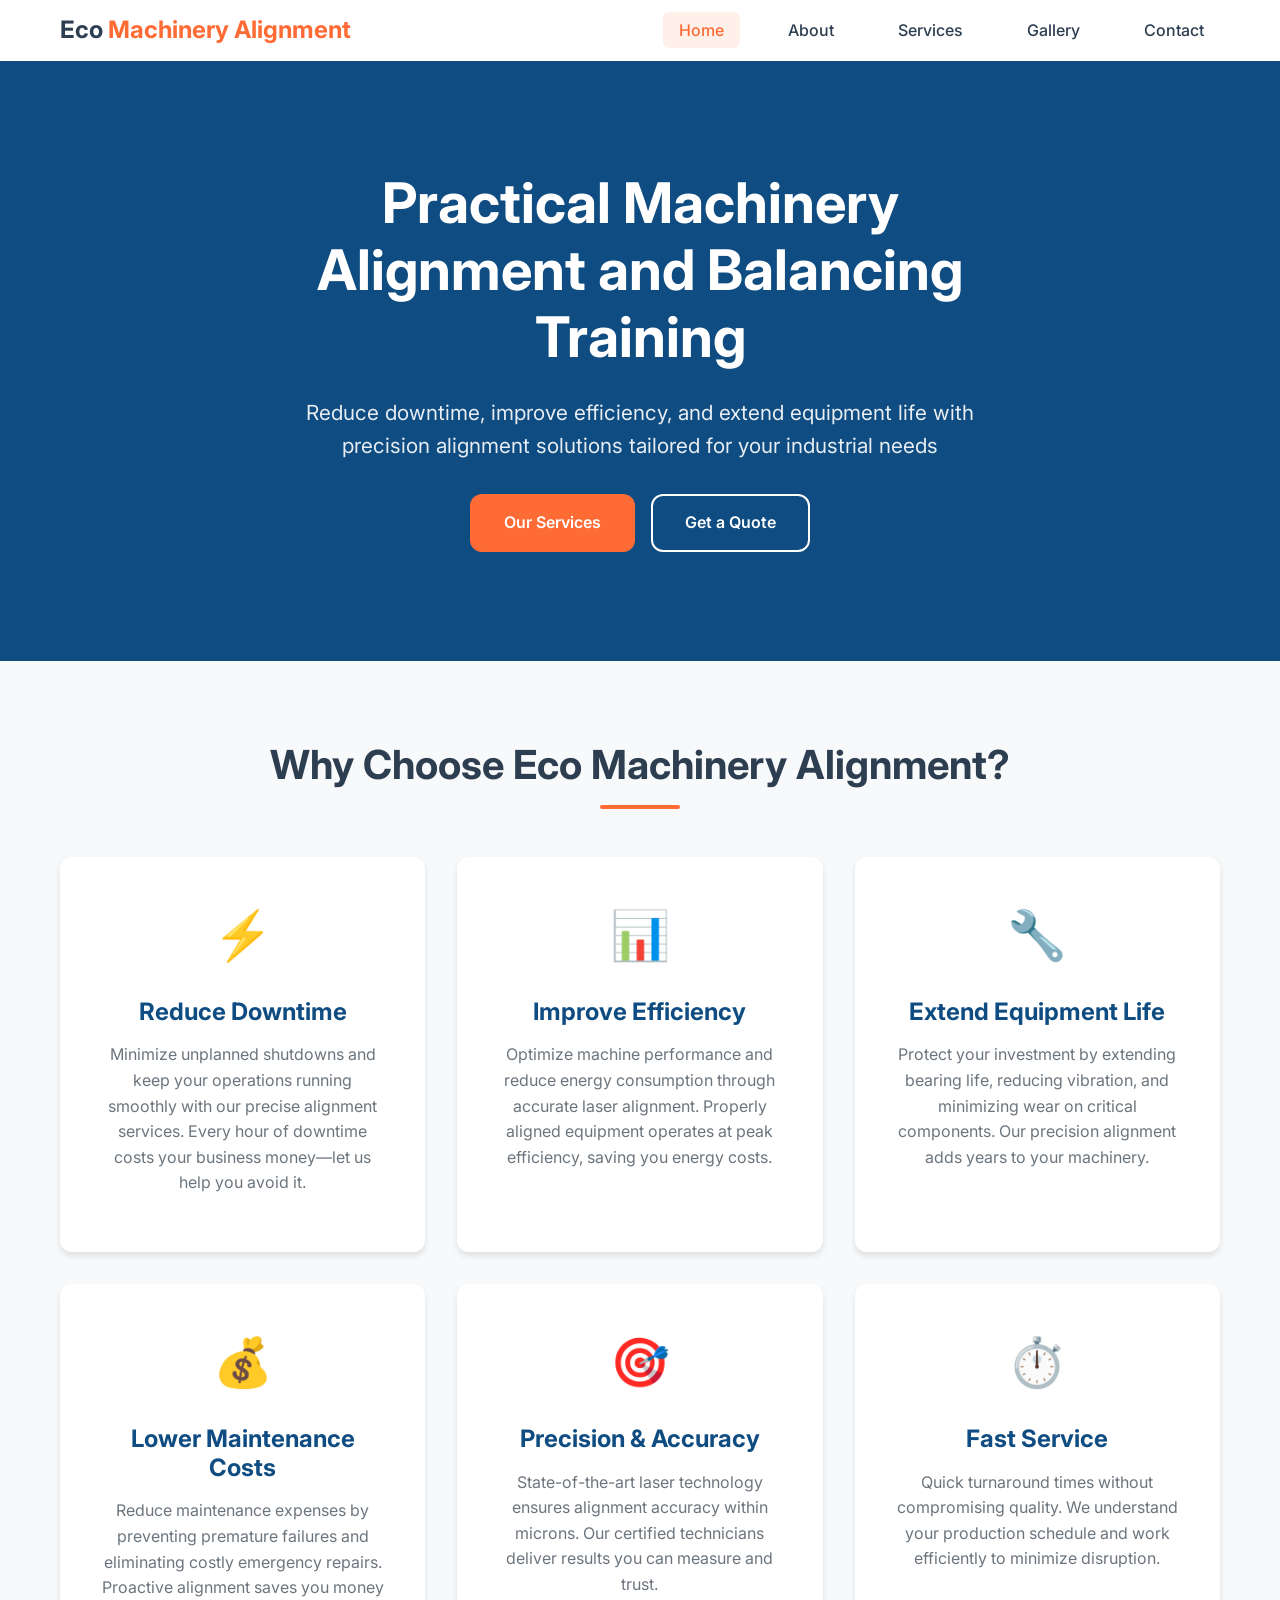
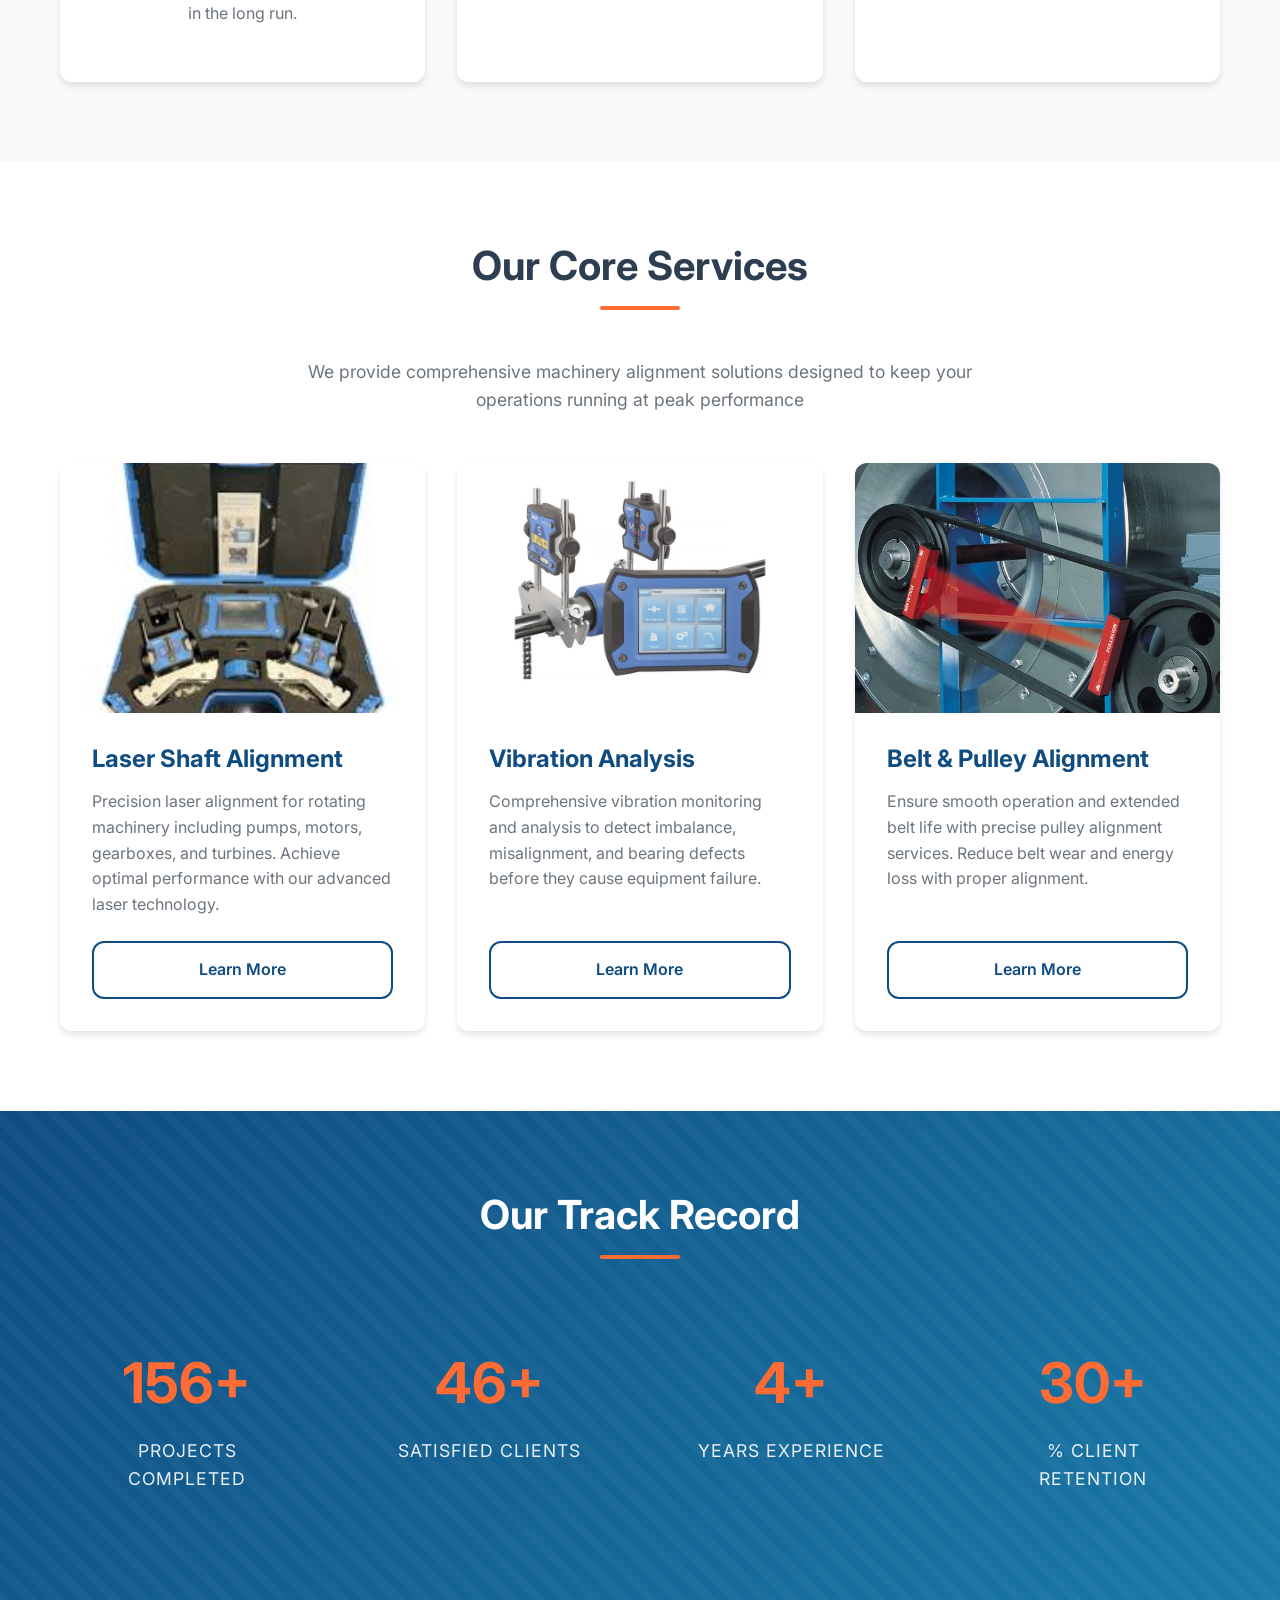
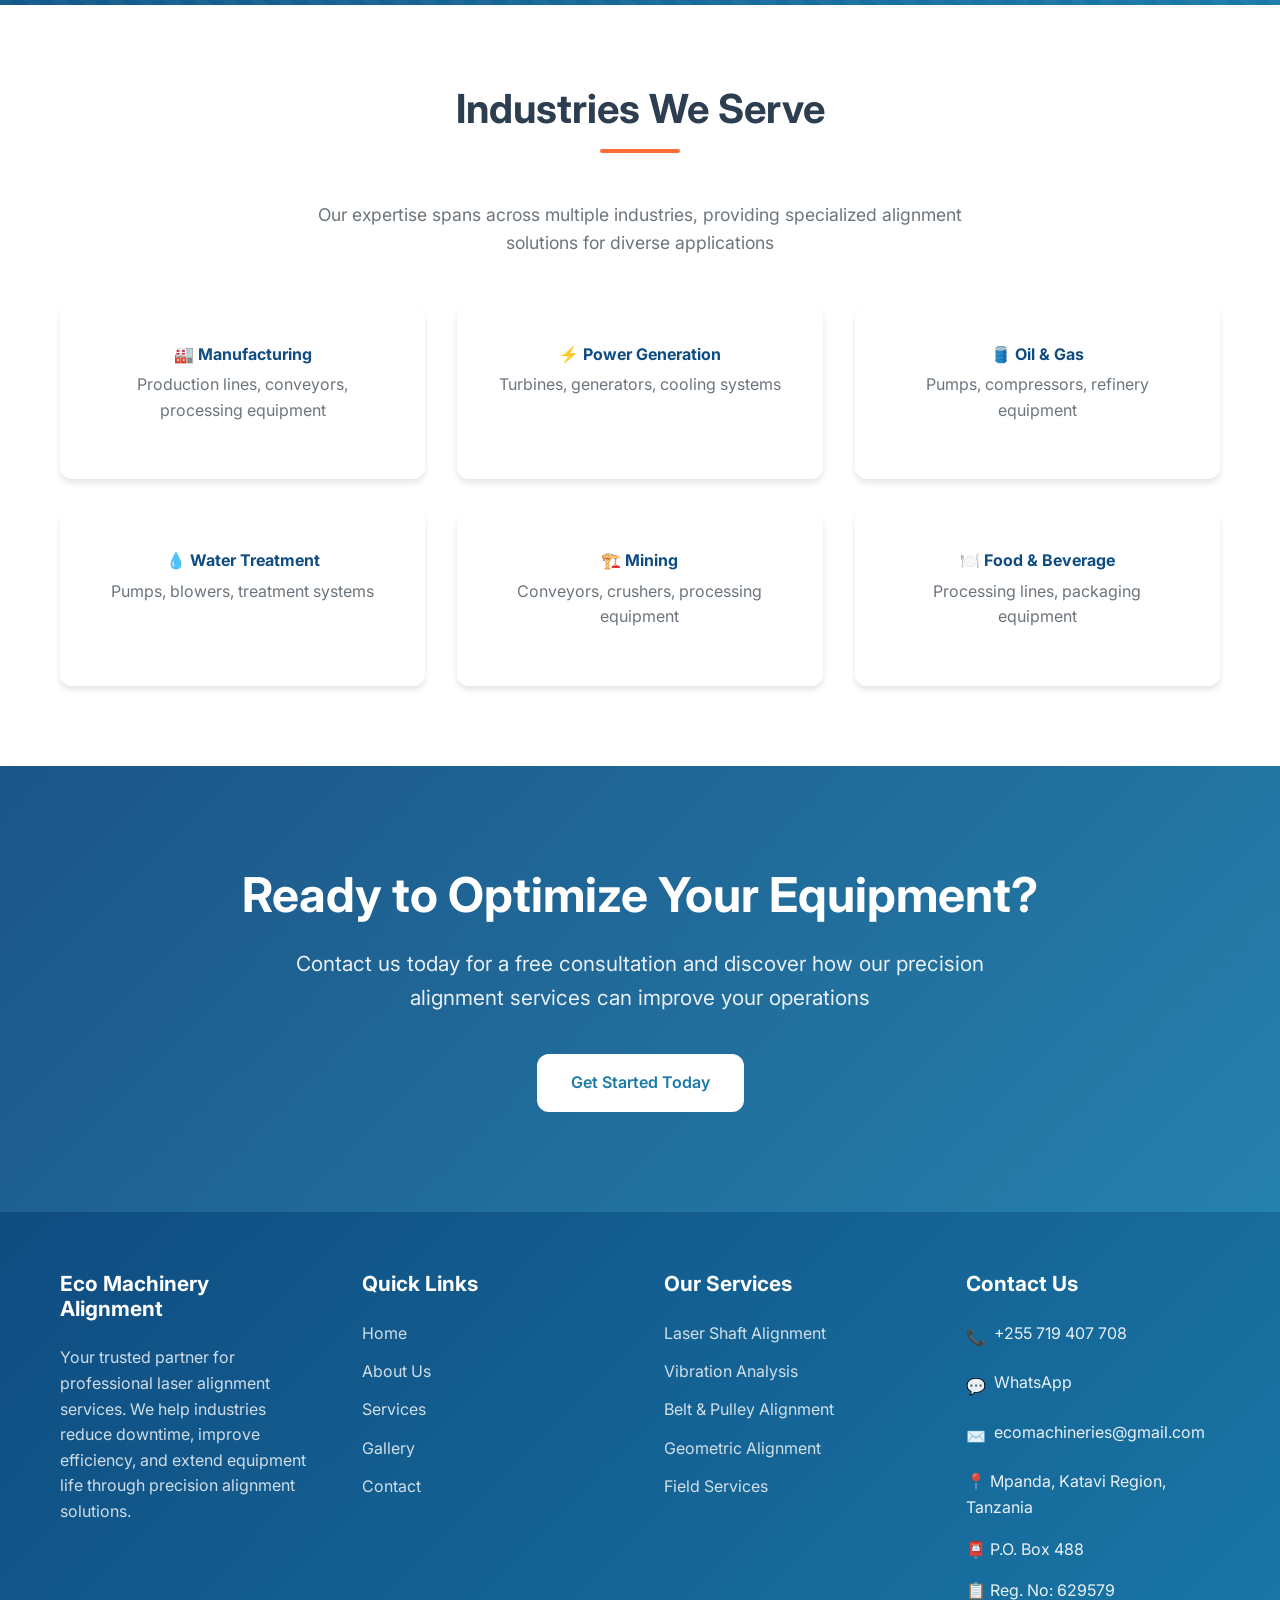
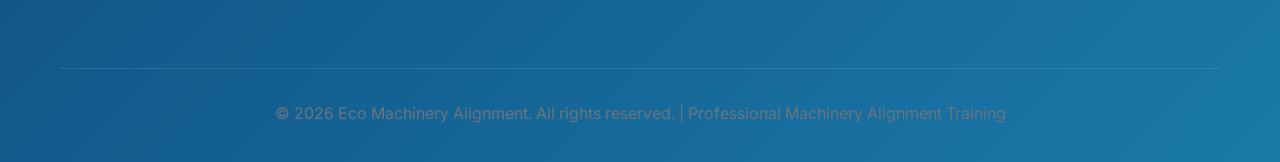
==== commit f1af4523: "Updated website email" ====
--- a/index.html
+++ b/index.html
@@ -230,7 +230,7 @@
                     <ul class="contact-info">
                         <li>📞 <a href="tel:+255719407708">+255 719 407 708</a></li>
                         <li>💬 <a href="https://wa.me/255719407708">WhatsApp</a></li>
-                        <li>✉️ <a href="mailto:shidadadaniel25@gmail.com">shidadadaniel25@gmail.com</a></li>
+                        <li>✉️ <a href="mailto:ecomachineries@gmail.com">ecomachineries@gmail.com</a></li>
                         <li>📍 Mpanda, Katavi Region, Tanzania</li>
                         <li>📮 P.O. Box 488</li>
                         <li>📋 Reg. No: 629579</li>
--- a/css/styles.css
+++ b/css/styles.css
@@ -166,11 +166,15 @@
     display: flex;
     align-items: center;
     justify-content: center;
-    background: linear-gradient(135deg, #0f4c81 0%, #1a7aa8 100%);
+    background: #0f4c81;
     color: var(--white);
     text-align: center;
     padding: 100px 20px;
     overflow: hidden;
+}
+
+.hero-overlay {
+    display: none;
 }
 
 .hero::before {
@@ -1223,6 +1227,8 @@
         grid-template-columns: 1fr;
     }
 
+
+
     .cta-section h2 {
         font-size: 2rem;
     }
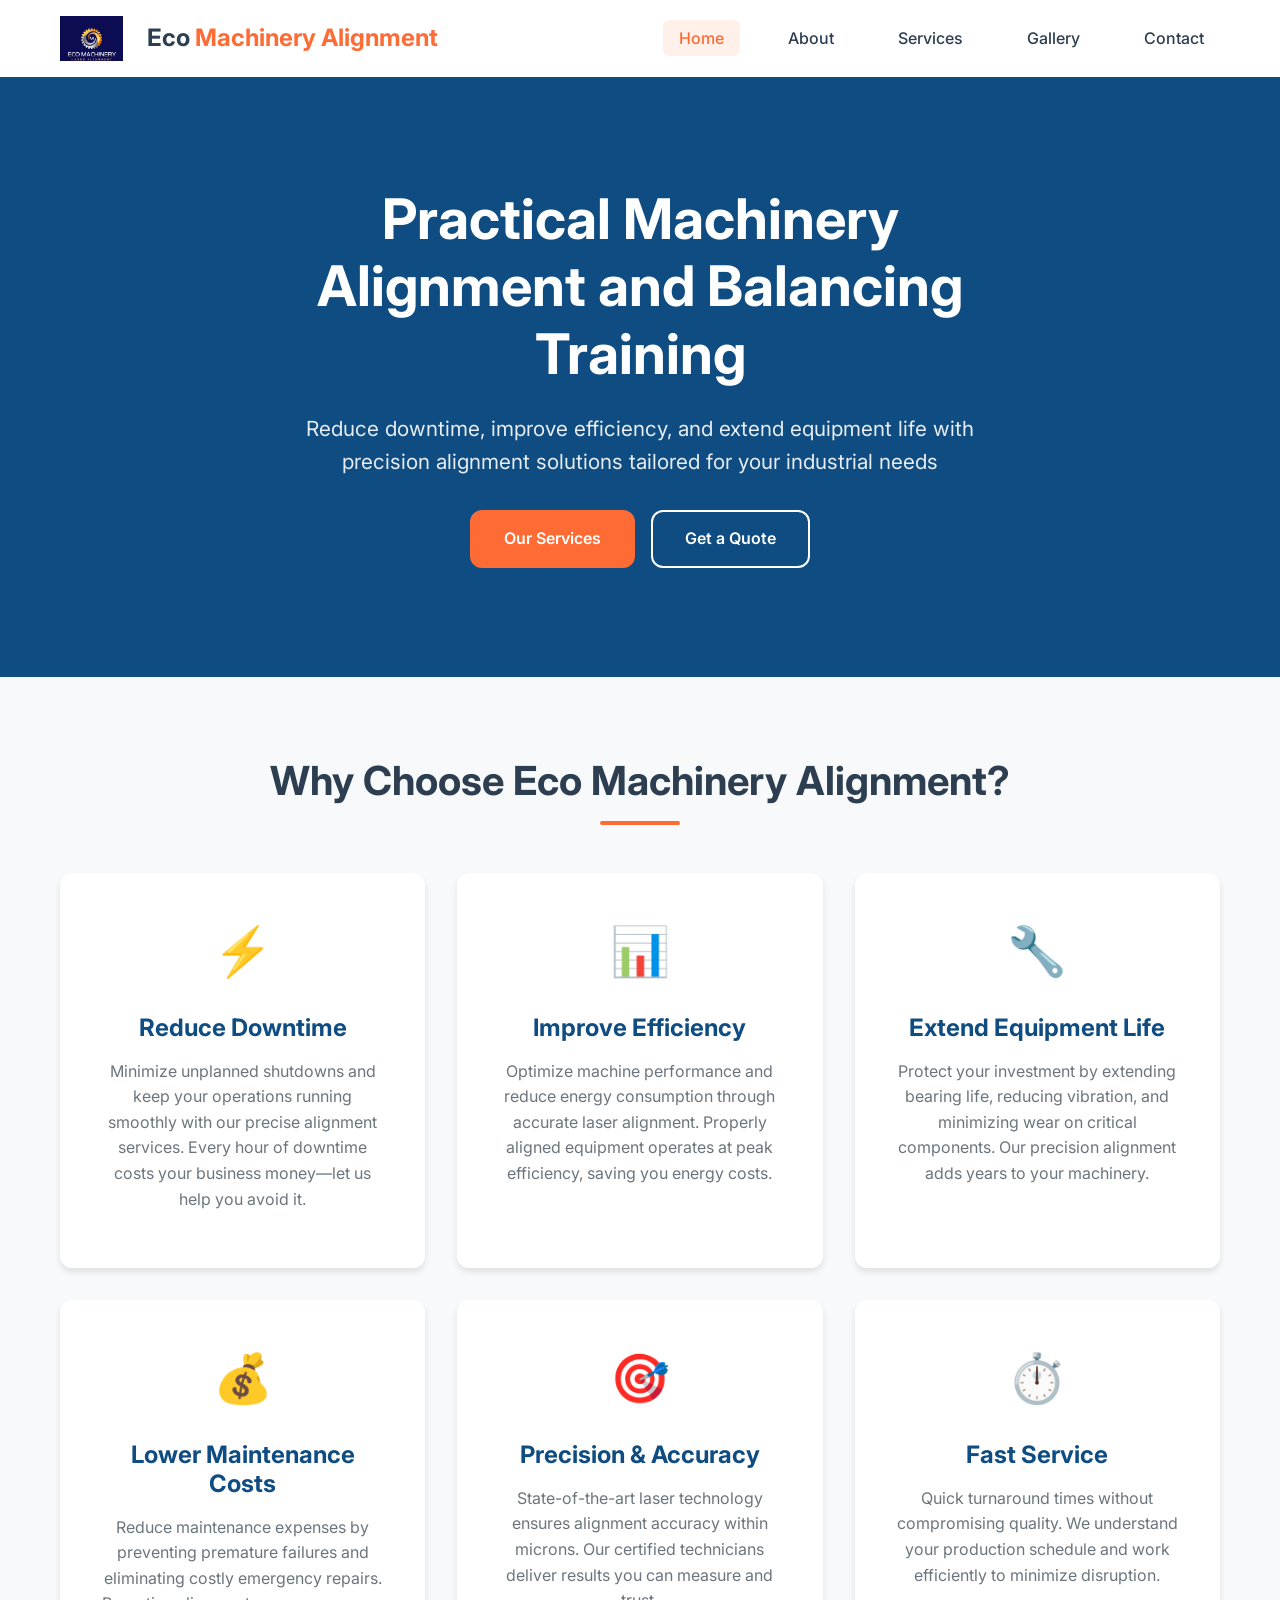
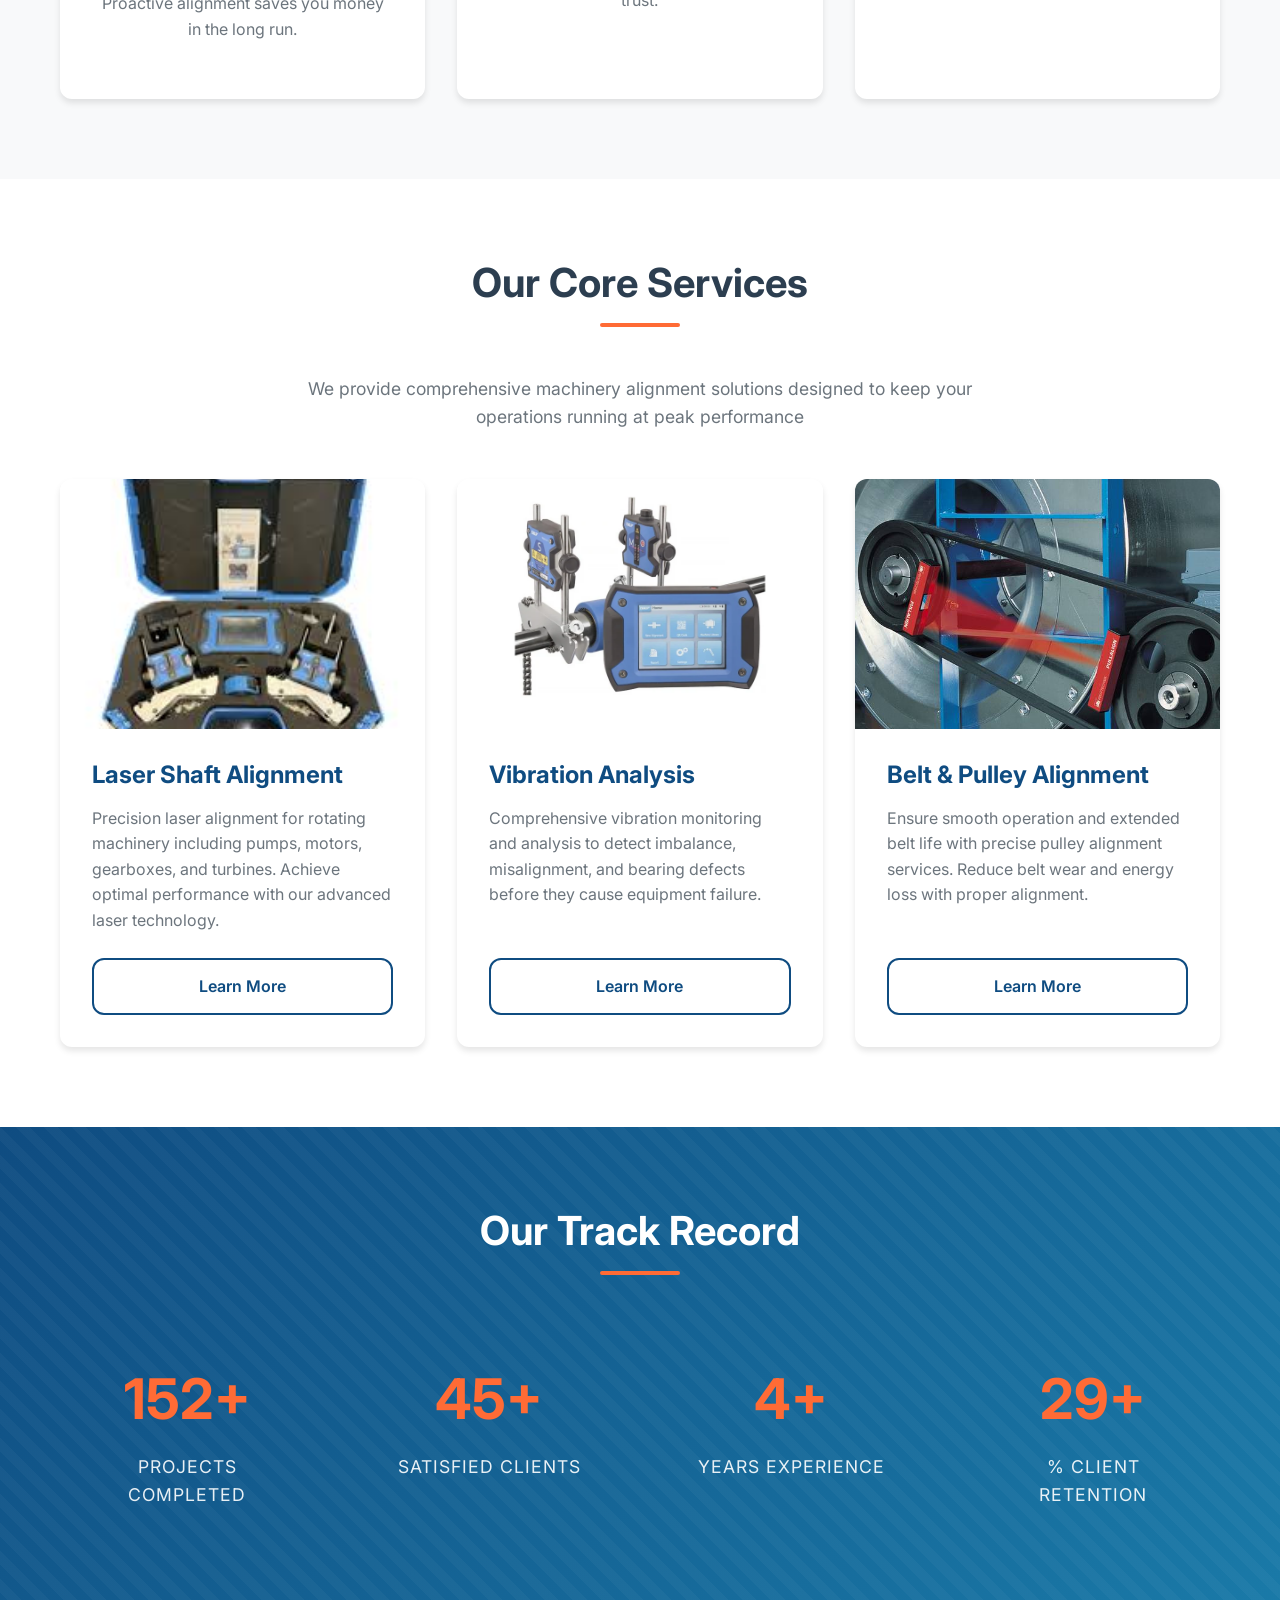
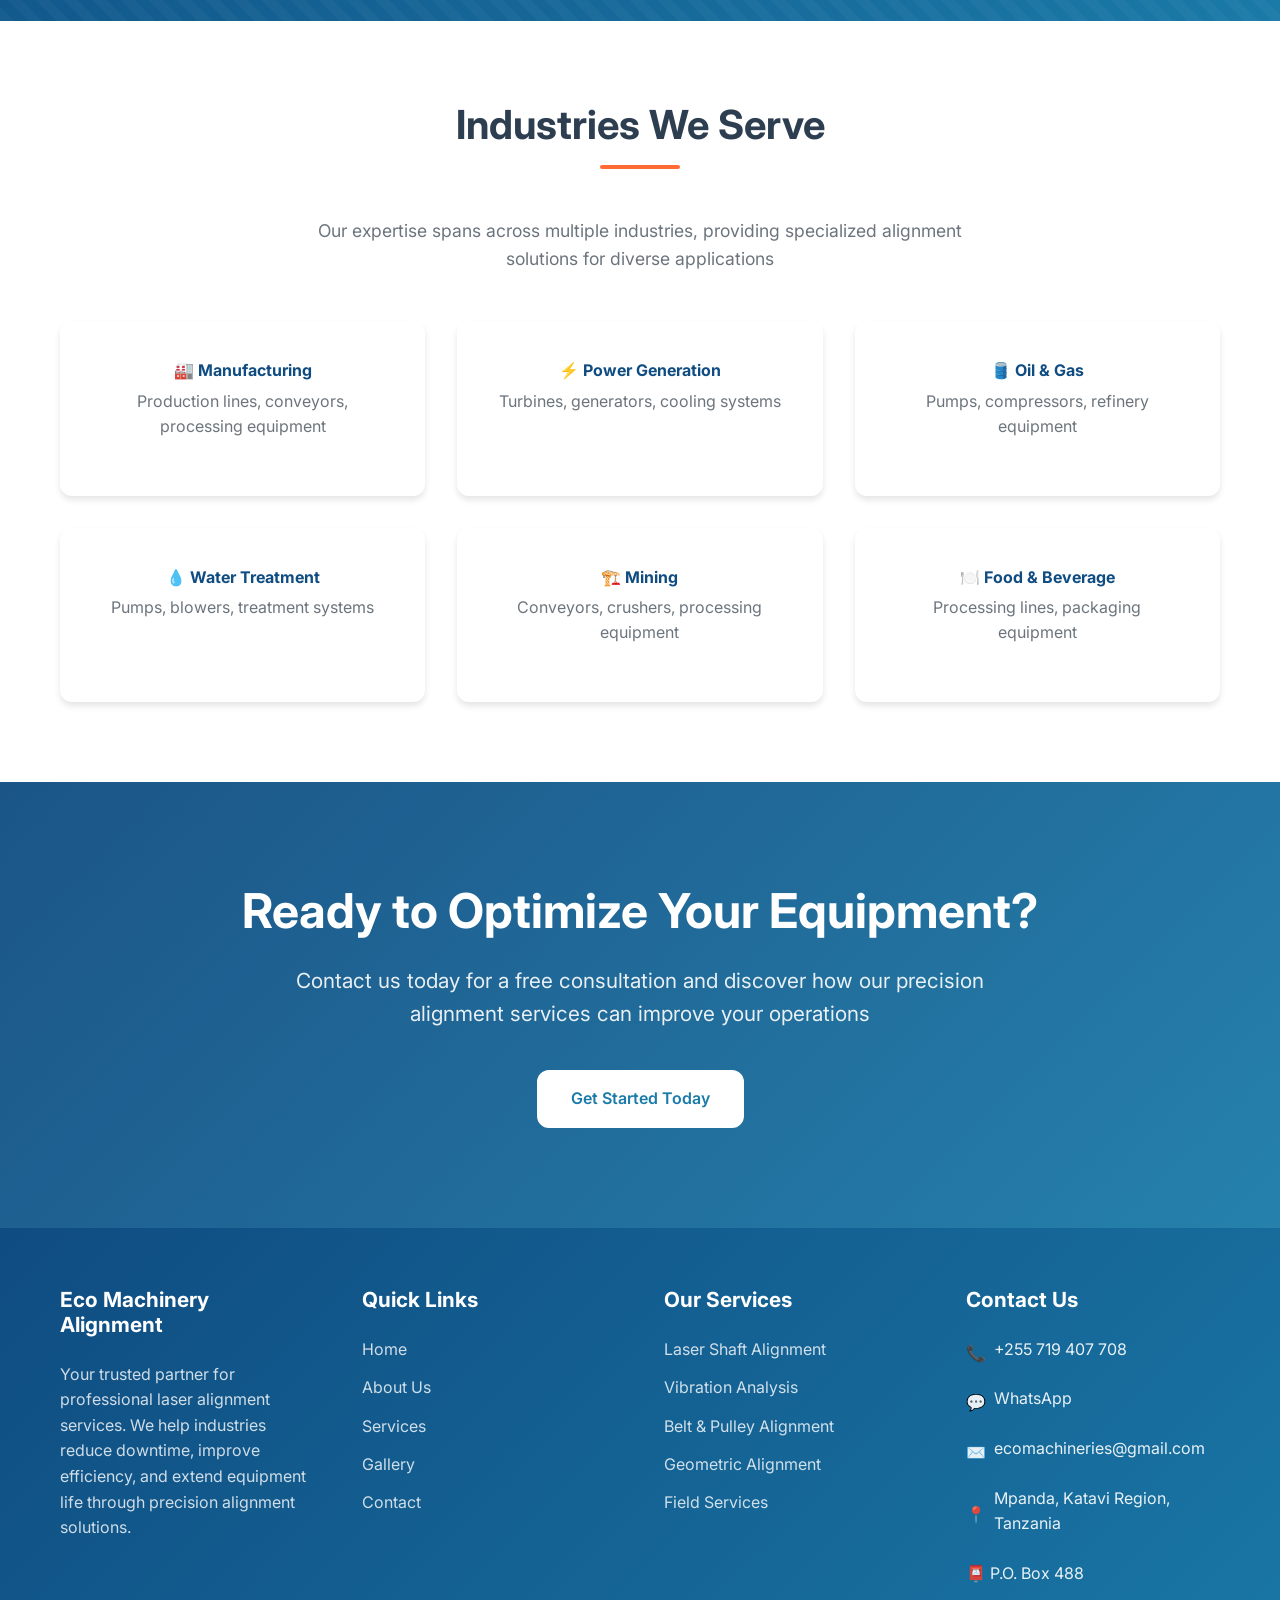
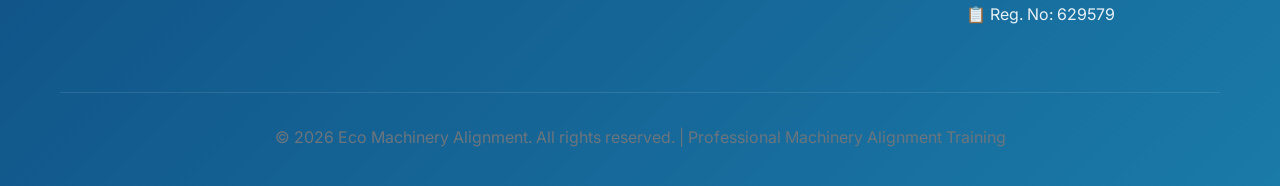
==== commit f7b80483: "Added the logo as a favicon" ====
--- a/index.html
+++ b/index.html
@@ -6,6 +6,8 @@
     <meta name="description" content="Professional laser alignment services to reduce downtime, improve efficiency, and extend equipment life. Expert machinery alignment solutions for industries.">
     <meta name="keywords" content="laser alignment, machinery alignment, shaft alignment, equipment maintenance, vibration analysis">
     <title>Eco Machinery Alignment - Professional Laser Alignment Services</title>
+    <!-- Favicon -->
+    <link rel="icon" type="image/png" href="images/eco-logo.png">
     <link rel="stylesheet" href="css/styles.css">
     <link href="https://fonts.googleapis.com/css2?family=Inter:wght@300;400;600;700&display=swap" rel="stylesheet">
 </head>
@@ -14,6 +16,7 @@
     <nav class="navbar">
         <div class="container">
             <div class="nav-brand">
+                <img src="images/signage.png" alt="Eco Machinery Logo" class="nav-logo">
                 <h1>Eco <span>Machinery Alignment</span></h1>
             </div>
             <ul class="nav-menu">
@@ -231,7 +234,7 @@
                         <li>📞 <a href="tel:+255719407708">+255 719 407 708</a></li>
                         <li>💬 <a href="https://wa.me/255719407708">WhatsApp</a></li>
                         <li>✉️ <a href="mailto:ecomachineries@gmail.com">ecomachineries@gmail.com</a></li>
-                        <li>📍 Mpanda, Katavi Region, Tanzania</li>
+                        <li>📍 <a href="https://maps.app.goo.gl/sAjfpkMB5Svjrr9N6" target="_blank">Mpanda, Katavi Region, Tanzania</a></li>
                         <li>📮 P.O. Box 488</li>
                         <li>📋 Reg. No: 629579</li>
                     </ul>
--- a/css/styles.css
+++ b/css/styles.css
@@ -114,6 +114,19 @@
     padding: 1rem 20px;
 }
 
+.nav-logo {
+    height: 45px;
+    width: auto;
+    margin-right: 12px;
+    vertical-align: middle;
+}
+
+.nav-brand {
+    display: flex;
+    align-items: center;
+    gap: 12px;
+}
+
 .nav-brand h1 {
     font-size: 1.5rem;
     margin: 0;
@@ -871,6 +884,18 @@
     padding: 60px 0 20px;
 }
 
+.footer-brand {
+    display: flex;
+    align-items: center;
+    gap: 12px;
+    margin-bottom: 1rem;
+}
+
+.footer-logo {
+    height: 40px;
+    width: auto;
+}
+
 .footer-section h3 {
     color: var(--white);
     font-size: 1.3rem;
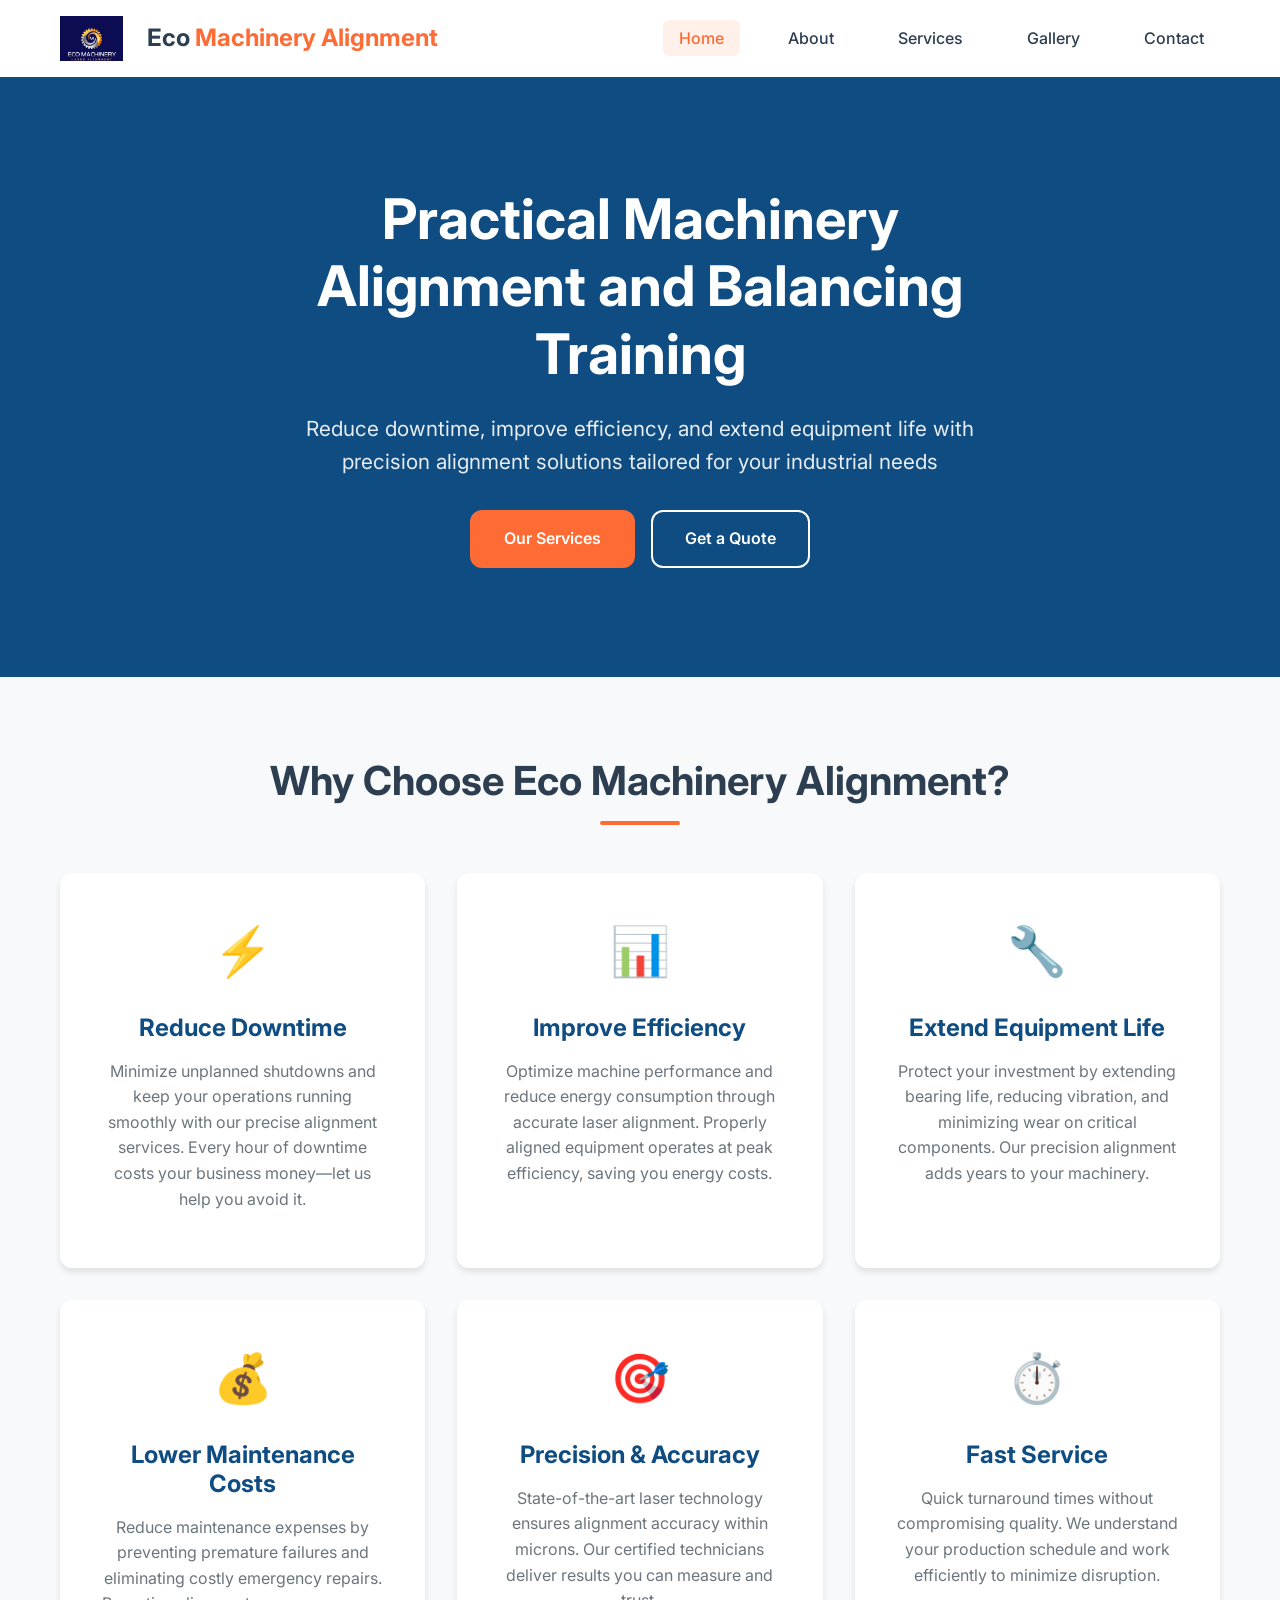
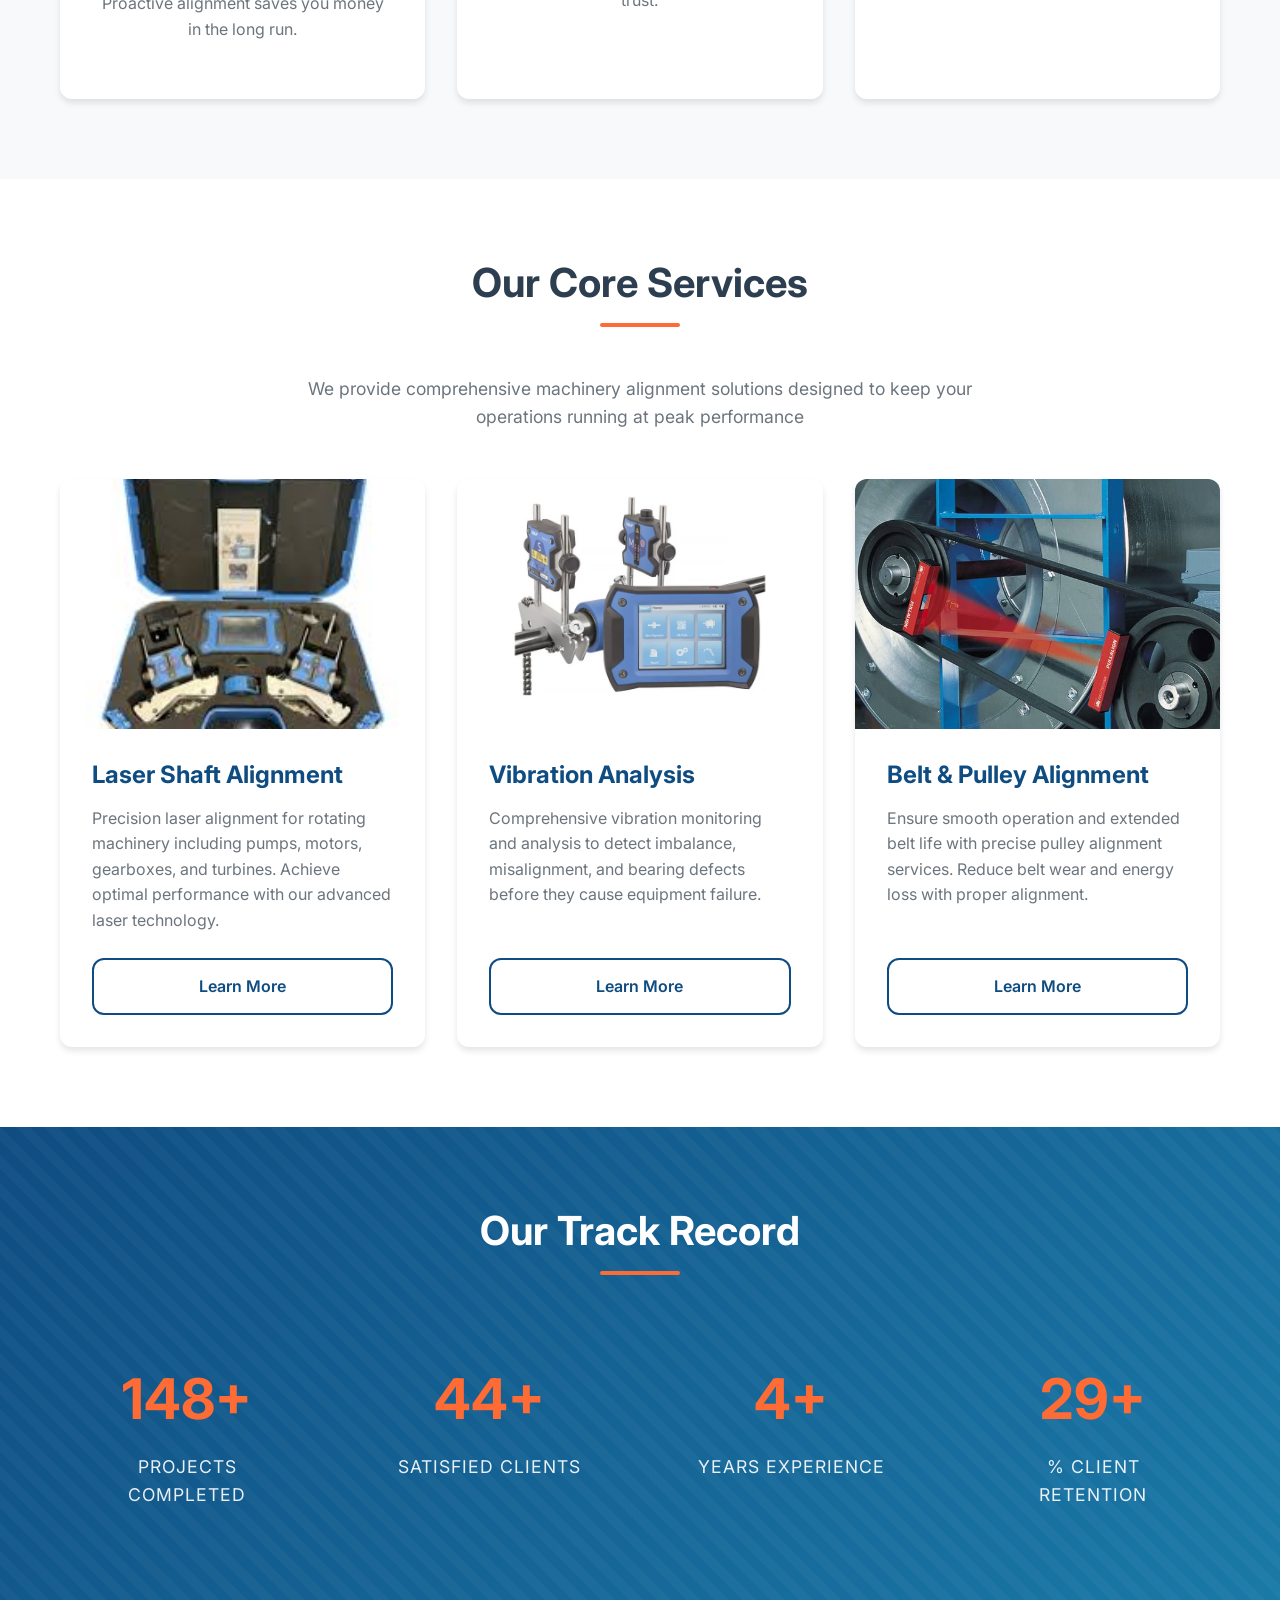
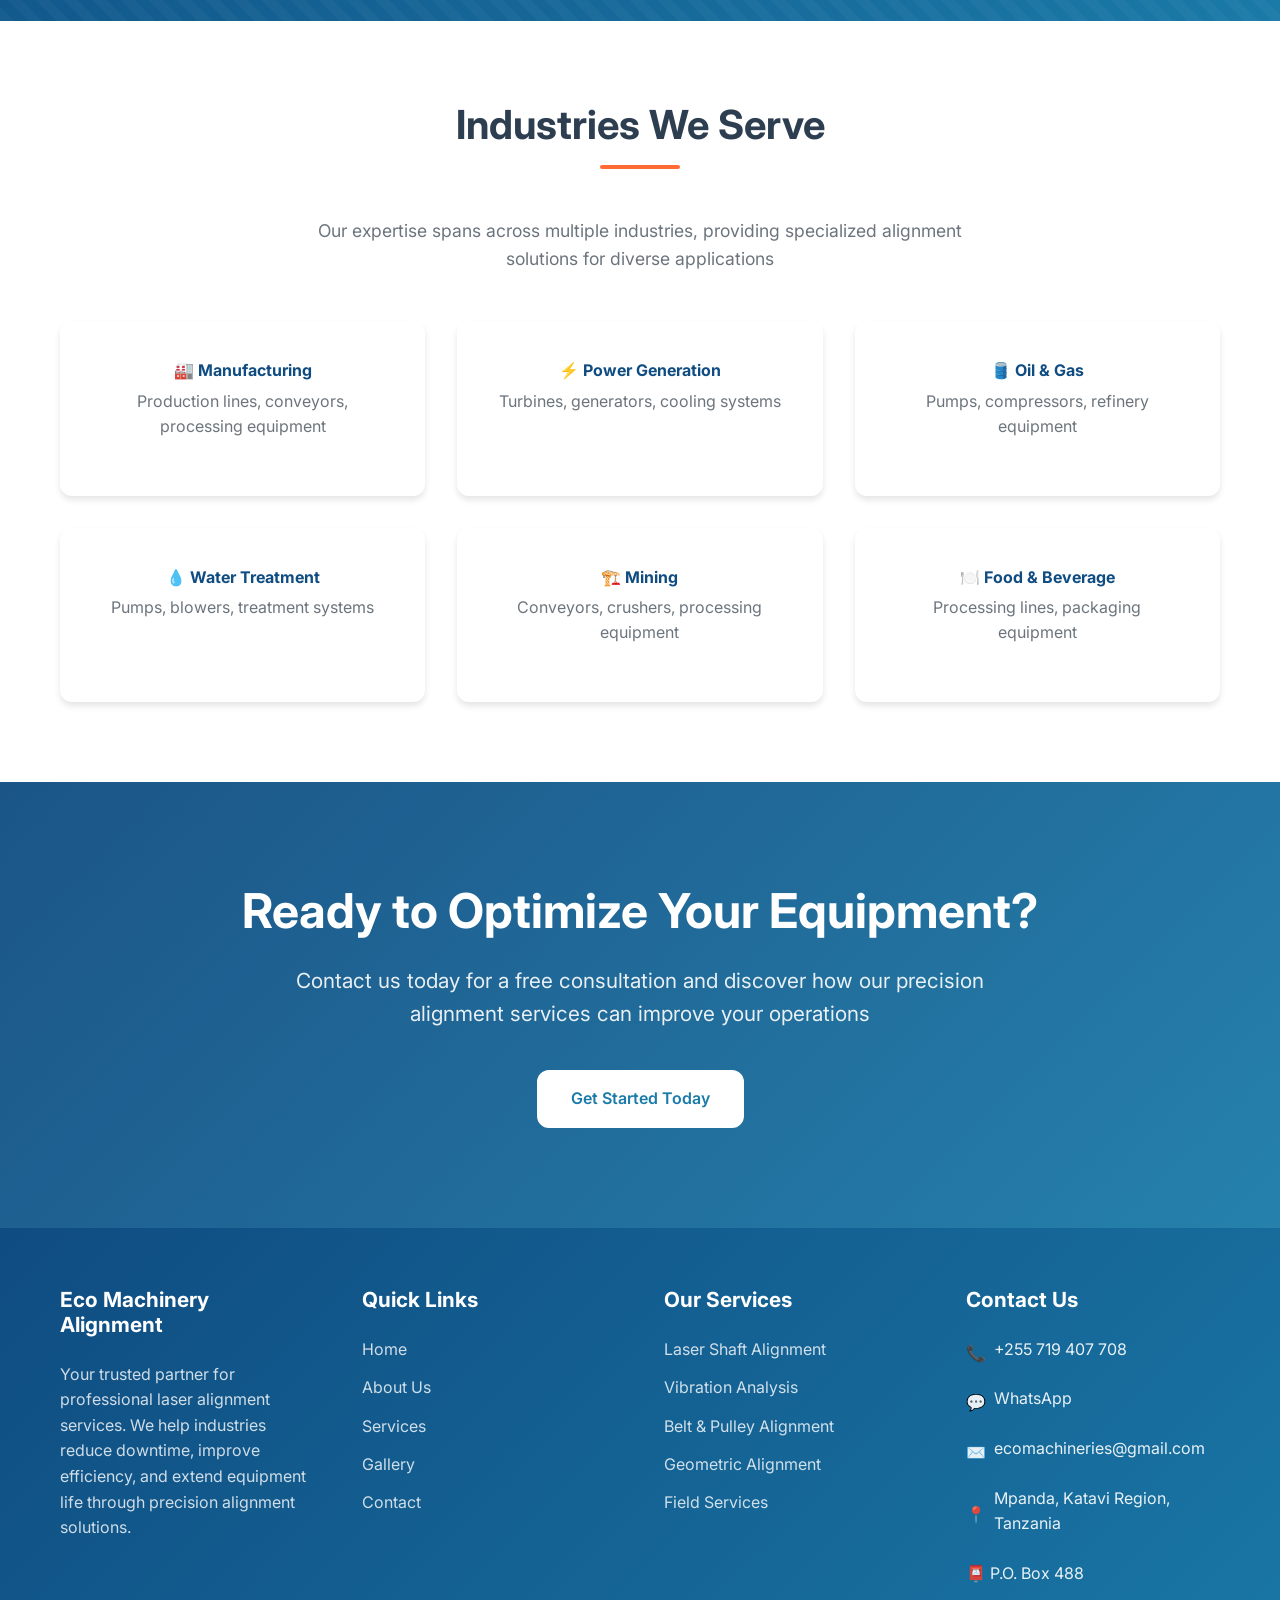
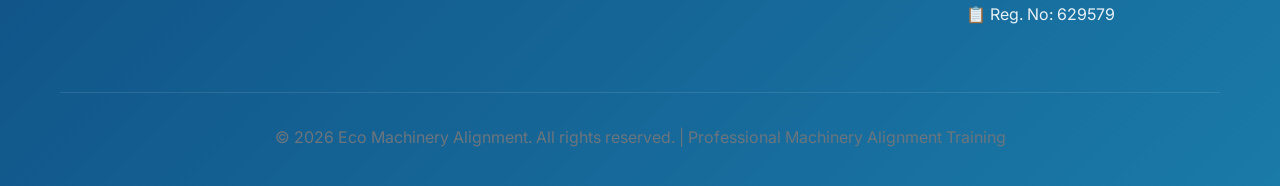
==== commit 428622c2: "Removed watermarks" ====
--- a/index.html
+++ b/index.html
@@ -249,13 +249,6 @@
     <!-- Back to Top Button -->
     <div class="back-to-top">↑</div>
 
-    <!-- Page Watermarks -->
-    <div class="page-watermark">PROTOTYPE</div>
-    <div class="page-watermark">PROTOTYPE</div>
-    <div class="page-watermark">PROTOTYPE</div>
-    <div class="page-watermark">PROTOTYPE</div>
-    <div class="page-watermark">PROTOTYPE</div>
-
     <!-- JavaScript -->
     <script src="js/script.js"></script>
 </body>
